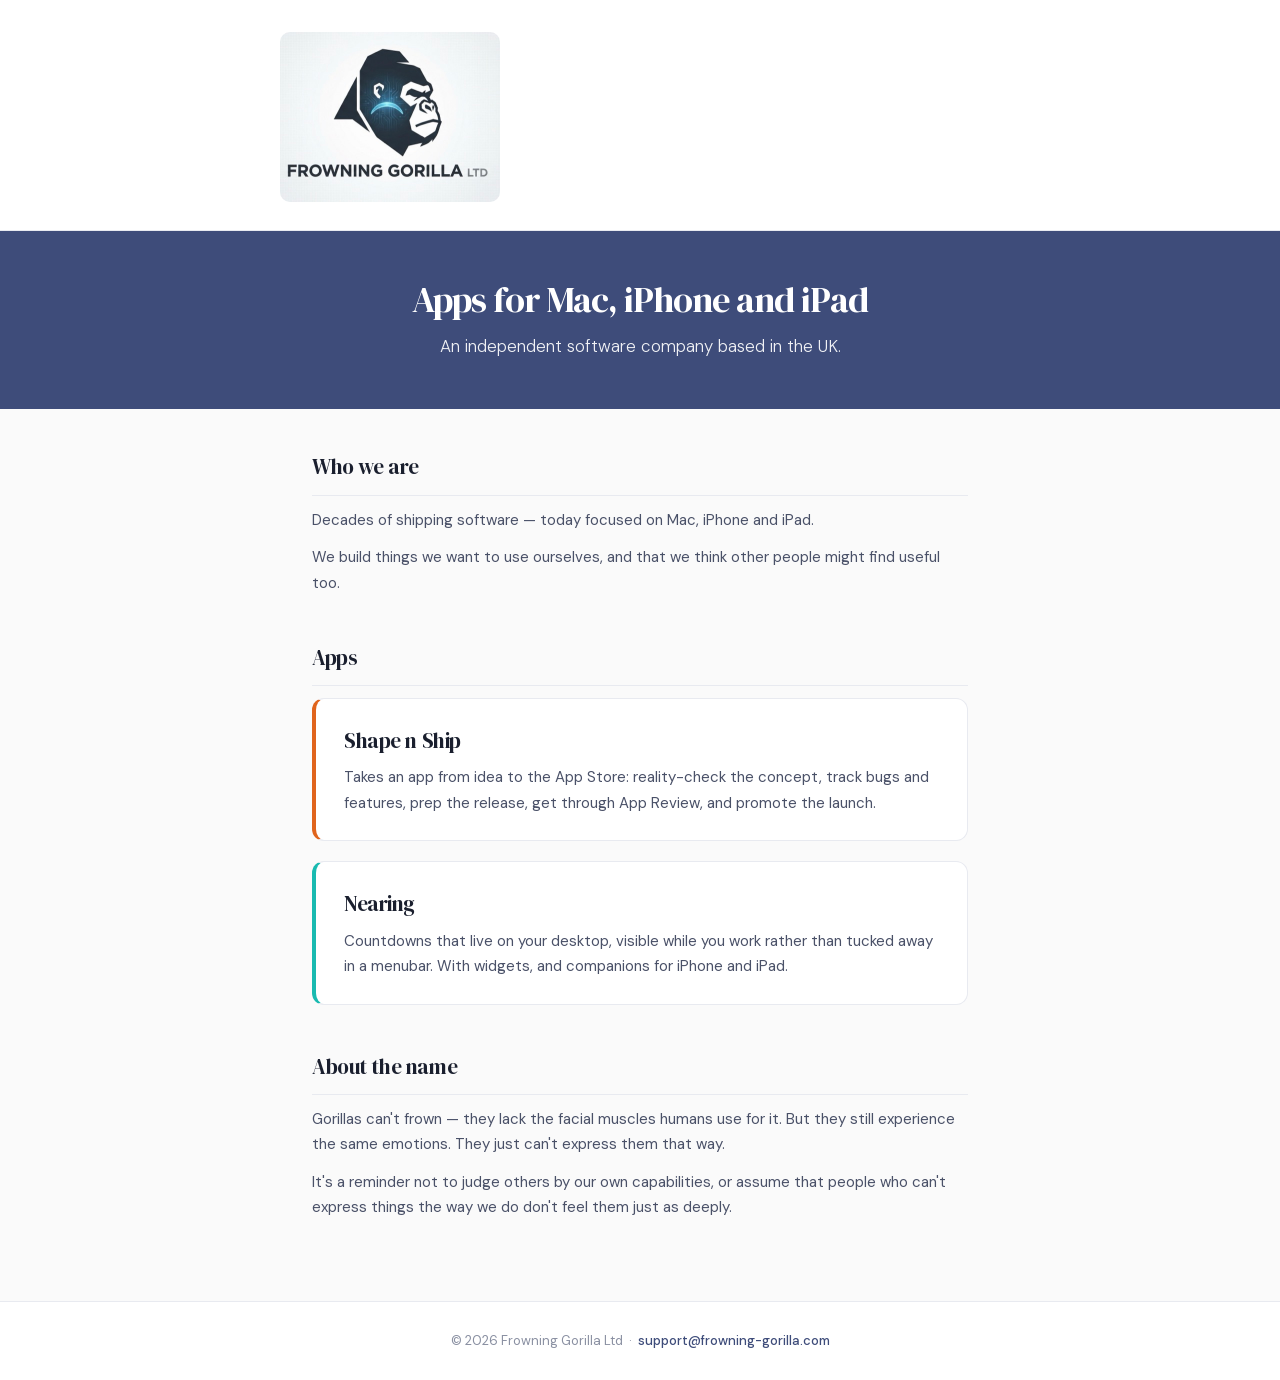
==== index.html @ 38f7a23d "Rebuild index.html as the company front Phase 1, final commit. The homepage was entirely Eve Countdo" ====
<!DOCTYPE html>
<html lang="en-GB">
<head>
  <meta charset="UTF-8">
  <meta name="viewport" content="width=device-width, initial-scale=1.0">
  <title>Frowning Gorilla Ltd — apps for Mac, iPhone and iPad</title>
  <meta name="description" content="Frowning Gorilla Ltd is an independent software company based in the UK, making apps for Mac, iPhone and iPad.">
  <link rel="stylesheet" href="styles.css">
  <style>
    /* Homepage-only. The app cards and the logo lockup exist nowhere else;
       everything else comes from styles.css. */

    .wordmark img {
      display: block;
      width: 220px;
      height: auto;
      /* The logo is a JPEG with a light-grey background baked in (#e7eaec) and
         no transparency. That's near-identical to --rule, so it's framed as a
         deliberate tile rather than left to read as a stray grey box. Replace
         this rule if a transparent logo ever lands. */
      border-radius: 10px;
    }

    .apps {
      display: grid;
      gap: 1.25rem;
      margin-top: 0.5rem;
    }

    .app-card {
      background: var(--white);
      border: 1px solid var(--rule);
      border-left: 4px solid var(--accent);
      border-radius: 12px;
      padding: 1.5rem 1.75rem;
    }

    .app-card h4 {
      font-family: 'DM Serif Display', Georgia, serif;
      font-size: 1.3125rem;
      font-weight: 400;
      letter-spacing: -0.02em;
      margin: 0 0 0.4rem;
    }

    .app-card p { margin-bottom: 0; }

    @media (max-width: 600px) {
      .wordmark img { width: 170px; }
      .app-card { padding: 1.25rem 1.25rem; }
    }
  </style>
</head>
<body>

<header>
  <div class="header-inner">
    <h1 class="wordmark"><img src="frowning-gorilla-logo.jpg" alt="Frowning Gorilla Ltd"></h1>
  </div>
</header>

<div class="hero">
  <h2>Apps for Mac, iPhone and iPad</h2>
  <p>An independent software company based in the UK.</p>
</div>

<main>

  <section>
    <h3>Who we are</h3>
    <p>Decades of shipping software — today focused on Mac, iPhone and iPad.</p>
    <p>We build things we want to use ourselves, and that we think other people might find useful too.</p>
  </section>

  <section>
    <h3>Apps</h3>

    <!--
      APP STATUS — neither app is on the App Store yet. Availability is expressed
      ONLY by a store badge, never in prose, so publishing is a one-line change.

      When a store link exists, add the badge in the slot marked below and
      nowhere else. If you find yourself editing sentences to announce that an
      app is available, stop — avoiding that is the whole point of this shape.

      Status also appears on: shape-n-ship.html, nearing.html (once they exist).
    -->

    <div class="apps">

      <article class="app-card theme-shape-n-ship">
        <h4>Shape n Ship</h4>
        <p>Takes an app from idea to the App Store: reality-check the concept, track bugs and features, prep the release, get through App Review, and promote the launch.</p>
        <!-- STORE BADGE SLOT — add here when a link exists. Nothing else changes. -->
      </article>

      <article class="app-card theme-nearing">
        <h4>Nearing</h4>
        <p>Countdowns that live on your desktop, visible while you work rather than tucked away in a menubar. With widgets, and companions for iPhone and iPad.</p>
        <!-- STORE BADGE SLOT — add here when a link exists. Nothing else changes. -->
      </article>

    </div>
  </section>

  <section>
    <h3>About the name</h3>
    <p>Gorillas can't frown — they lack the facial muscles humans use for it. But they still experience the same emotions. They just can't express them that way.</p>
    <p>It's a reminder not to judge others by our own capabilities, or assume that people who can't express things the way we do don't feel them just as deeply.</p>
  </section>

</main>

<footer>
  <p>© 2026 Frowning Gorilla Ltd &nbsp;·&nbsp; <a id="contact-email" href="#">email us</a></p>
</footer>

<script>
  // Keeps the address out of the page source. Same pattern as the other pages.
  (function () {
    var user = 'support';
    var domain = 'frowning-gorilla.com';
    var link = document.getElementById('contact-email');
    if (link) {
      link.href = 'mailto:' + user + '@' + domain;
      link.textContent = user + '@' + domain;
    }
  })();
</script>

</body>
</html>
---- styles.css ----
/* ===========================================================================
   Frowning Gorilla — shared stylesheet

   Adopt with a single <link> in <head>. Pages may keep a small local <style>
   block only for rules that are genuinely unique to that page.

   Fonts are self-hosted (see fonts/README.md). Never add a fonts.googleapis.com
   link — no external dependencies, per CLAUDE.md.

   Per-app accent: put a theme class on <body>.
     <body class="theme-shape-n-ship">   orange
     <body class="theme-nearing">        teal
     (no class)                          company indigo — non-app pages

   Component rules (contact form, FAQ disclosure) are deliberately not here yet;
   they get added by the phase that first needs them, so each commit stays
   reviewable.
   =========================================================================== */

/* ── Fonts ─────────────────────────────────────────────────────────────────
   DM Sans is a variable font: one file covers the whole 300–600 range, so the
   weight range is declared rather than a face per weight. DM Serif Display is
   static 400 — there is no bold serif; don't ask for one, it would faux-bold.

   No italic face is shipped. <em> renders as a synthesised oblique, which is
   what the site has always done. Adding a real italic would change how existing
   pages render, including the frozen Eve Countdown pages.                    */

@font-face {
  font-family: 'DM Sans';
  font-style: normal;
  font-weight: 300 600;
  font-display: swap;
  src: url('fonts/dm-sans-latin.woff2') format('woff2');
  unicode-range: U+0000-00FF, U+0131, U+0152-0153, U+02BB-02BC, U+02C6, U+02DA, U+02DC, U+0304, U+0308, U+0329, U+2000-206F, U+20AC, U+2122, U+2191, U+2193, U+2212, U+2215, U+FEFF, U+FFFD;
}

@font-face {
  font-family: 'DM Sans';
  font-style: normal;
  font-weight: 300 600;
  font-display: swap;
  src: url('fonts/dm-sans-latin-ext.woff2') format('woff2');
  unicode-range: U+0100-02BA, U+02BD-02C5, U+02C7-02CC, U+02CE-02D7, U+02DD-02FF, U+0304, U+0308, U+0329, U+1D00-1DBF, U+1E00-1E9F, U+1EF2-1EFF, U+2020, U+20A0-20AB, U+20AD-20C0, U+2113, U+2C60-2C7F, U+A720-A7FF;
}

@font-face {
  font-family: 'DM Serif Display';
  font-style: normal;
  font-weight: 400;
  font-display: swap;
  src: url('fonts/dm-serif-display-latin.woff2') format('woff2');
  unicode-range: U+0000-00FF, U+0131, U+0152-0153, U+02BB-02BC, U+02C6, U+02DA, U+02DC, U+0304, U+0308, U+0329, U+2000-206F, U+20AC, U+2122, U+2191, U+2193, U+2212, U+2215, U+FEFF, U+FFFD;
}

@font-face {
  font-family: 'DM Serif Display';
  font-style: normal;
  font-weight: 400;
  font-display: swap;
  src: url('fonts/dm-serif-display-latin-ext.woff2') format('woff2');
  unicode-range: U+0100-02BA, U+02BD-02C5, U+02C7-02CC, U+02CE-02D7, U+02DD-02FF, U+0304, U+0308, U+0329, U+1D00-1DBF, U+1E00-1E9F, U+1EF2-1EFF, U+2020, U+20A0-20AB, U+20AD-20C0, U+2113, U+2C60-2C7F, U+A720-A7FF;
}

/* ── Palette ───────────────────────────────────────────────────────────────
   Every accent comes as a pair, and the distinction is load-bearing:

     --accent       brand colour. Fills, bullets, icon tiles. NOT text.
     --accent-deep  anything a person has to read: links, and any band with
                    white text on it.

   The brand accents fail WCAG AA as text on --bg (teal #19BAB0 is 2.31:1,
   orange #E0641C is 3.35:1). The deep variants clear it (both 5.36:1). Using
   --accent for text is a bug, not a style choice.                            */

:root {
  /* Company accent — non-app pages. Passes as text on --bg (7.99:1) and with
     white on it (8.33:1), so it needs no separate deep variant. */
  --accent:       #3E4C7A;
  --accent-deep:  #3E4C7A;
  --accent-light: #eef0f7;
  --accent-mid:   #c7cde3;

  --ink:          #1a1f2e;
  --ink-mid:      #4a5168;
  --ink-soft:     #8a90a2;
  --rule:         #e8eaf0;
  --bg:           #fafafa;
  --white:        #ffffff;
}

.theme-nearing {
  --accent:       #19BAB0;
  --accent-deep:  #0E7470;  /* 5.36:1 on --bg; white on it 5.60:1 */
  --accent-light: #e8f9f8;
  --accent-mid:   #b2e8e6;
}

.theme-shape-n-ship {
  --accent:       #E0641C;
  --accent-deep:  #B0470F;  /* 5.36:1 on --bg; white on it 5.59:1 */
  --accent-light: #fdf1e9;
  --accent-mid:   #f5cdaf;
}

/* ── Base ── */
*, *::before, *::after { box-sizing: border-box; margin: 0; padding: 0; }

html { font-size: 16px; }

body {
  font-family: 'DM Sans', system-ui, sans-serif;
  background: var(--bg);
  color: var(--ink);
  line-height: 1.7;
  -webkit-font-smoothing: antialiased;
}

/* ── Header ── */
header {
  background: var(--white);
  border-bottom: 1px solid var(--rule);
  padding: 0 2rem;
}

.header-inner {
  max-width: 720px;
  margin: 0 auto;
  padding: 2rem 0 1.75rem;
  display: flex;
  align-items: center;
  gap: 1rem;
}

.app-icon {
  width: 48px;
  height: 48px;
  background: var(--accent);
  border-radius: 12px;
  display: flex;
  align-items: center;
  justify-content: center;
  flex-shrink: 0;
}

.app-icon svg { width: 28px; height: 28px; }

.header-text h1 {
  font-family: 'DM Serif Display', Georgia, serif;
  font-size: 1.5rem;
  font-weight: 400;
  color: var(--ink);
  letter-spacing: -0.02em;
  line-height: 1.2;
}

.header-text p {
  font-size: 0.8125rem;
  color: var(--ink-soft);
  margin-top: 0.2rem;
  font-weight: 400;
}

/* ── Hero band ──────────────────────────────────────────────────────────────
   Uses --accent-deep, not --accent. White on the brand teal is 2.42:1 and fails
   outright; on --accent-deep it is 5.60:1. The subtitle is 0.92 white because
   at the old 0.82 it lands at 4.33:1 — still short of AA.                    */
.hero {
  background: var(--accent-deep);
  padding: 3rem 2rem;
  text-align: center;
}

.hero h2 {
  font-family: 'DM Serif Display', Georgia, serif;
  font-size: 2.25rem;
  font-weight: 400;
  color: var(--white);
  letter-spacing: -0.03em;
  line-height: 1.15;
}

.hero p {
  color: rgba(255, 255, 255, 0.92);
  font-size: 1.0625rem;
  margin-top: 0.75rem;
  font-weight: 300;
}

/* ── Callout card ── */
.callout {
  max-width: 720px;
  margin: 2.5rem auto 0;
  padding: 0 2rem;
}

.callout-card {
  background: var(--accent-light);
  border: 1.5px solid var(--accent-mid);
  border-radius: 14px;
  padding: 1.5rem 1.75rem;
  display: flex;
  gap: 1rem;
  align-items: flex-start;
}

.callout-card .icon {
  font-size: 1.5rem;
  flex-shrink: 0;
  margin-top: 0.1rem;
}

.callout-card p {
  font-size: 1rem;
  color: var(--ink);
  font-weight: 500;
  line-height: 1.5;
}

.callout-card p span {
  font-weight: 300;
  color: var(--ink-mid);
  display: block;
  margin-top: 0.25rem;
  font-size: 0.9375rem;
}

/* ── Main content ── */
main {
  max-width: 720px;
  margin: 0 auto;
  padding: 2.5rem 2rem 5rem;
}

section { margin-bottom: 2.75rem; }
section:last-child { margin-bottom: 0; }

h3 {
  font-family: 'DM Serif Display', Georgia, serif;
  font-size: 1.3125rem;
  font-weight: 400;
  color: var(--ink);
  letter-spacing: -0.02em;
  margin-bottom: 0.75rem;
  padding-bottom: 0.6rem;
  border-bottom: 1px solid var(--rule);
}

h4 {
  font-family: 'DM Sans', system-ui, sans-serif;
  font-size: 1rem;
  font-weight: 600;
  color: var(--ink);
  margin: 1.25rem 0 0.5rem;
}

p {
  font-size: 0.9375rem;
  color: var(--ink-mid);
  margin-bottom: 0.75rem;
  font-weight: 400;
}

p:last-child { margin-bottom: 0; }

strong { color: var(--ink); font-weight: 600; }

ul {
  list-style: none;
  margin: 0.5rem 0 0.75rem;
  padding: 0;
}

ul li {
  font-size: 0.9375rem;
  color: var(--ink-mid);
  padding: 0.35rem 0 0.35rem 1.5rem;
  position: relative;
}

ul li::before {
  content: '';
  position: absolute;
  left: 0;
  top: 0.7rem;
  width: 6px;
  height: 6px;
  border-radius: 50%;
  background: var(--accent);
}

a {
  color: var(--accent-deep);
  text-decoration: none;
  font-weight: 500;
}

a:hover { text-decoration: underline; }

/* Keyboard focus must stay visible — don't remove without a replacement. */
a:focus-visible,
summary:focus-visible,
button:focus-visible {
  outline: 2px solid var(--accent-deep);
  outline-offset: 2px;
  border-radius: 2px;
}

.rule { border: none; border-top: 1px solid var(--rule); margin: 2.5rem 0; }

/* ── Footer ── */
footer {
  background: var(--white);
  border-top: 1px solid var(--rule);
  padding: 1.75rem 2rem;
  text-align: center;
}

footer p {
  font-size: 0.8125rem;
  color: var(--ink-soft);
  margin: 0;
}

footer a { font-size: 0.8125rem; }

/* ── Responsive ── */
@media (max-width: 600px) {
  .hero h2 { font-size: 1.75rem; }
  .callout-card { flex-direction: column; gap: 0.5rem; }
}
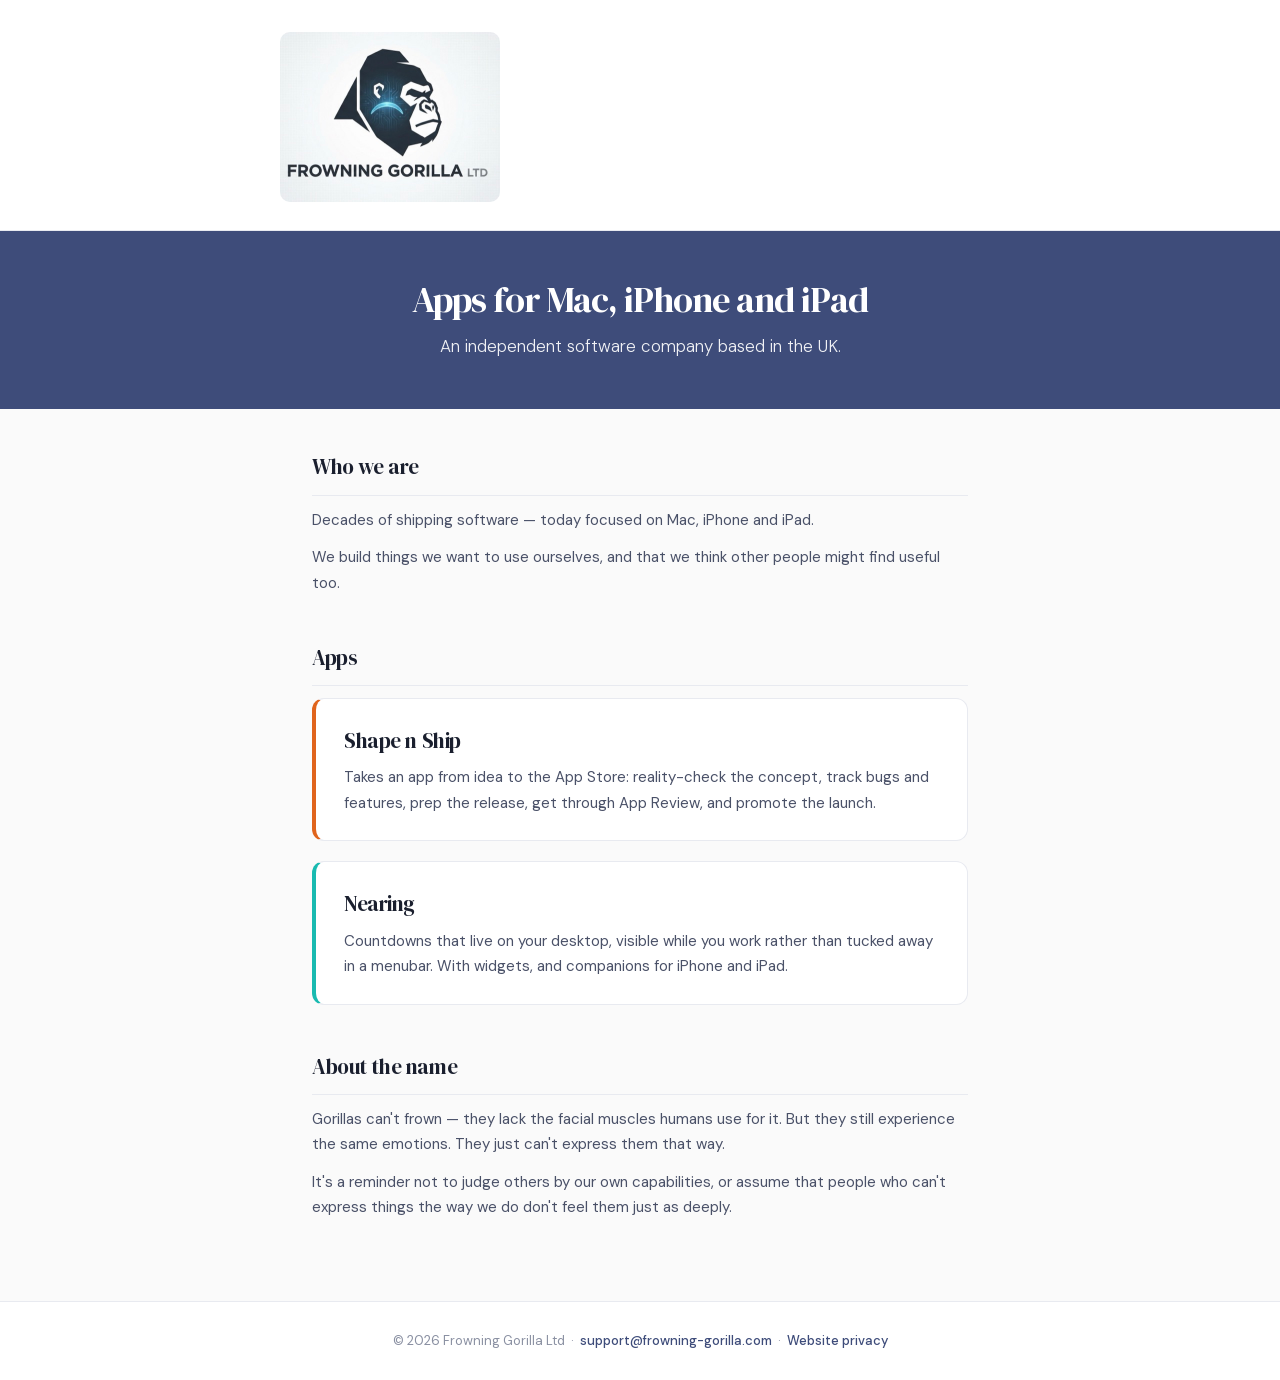
==== commit a00e83e4: "Add site-privacy.html and link it from the homepage A site-level privacy note, separate from the per" ====
--- a/index.html
+++ b/index.html
@@ -112,7 +112,7 @@
 </main>
 
 <footer>
-  <p>© 2026 Frowning Gorilla Ltd &nbsp;·&nbsp; <a id="contact-email" href="#">email us</a></p>
+  <p>© 2026 Frowning Gorilla Ltd &nbsp;·&nbsp; <a id="contact-email" href="#">email us</a> &nbsp;·&nbsp; <a href="site-privacy.html">Website privacy</a></p>
 </footer>
 
 <script>
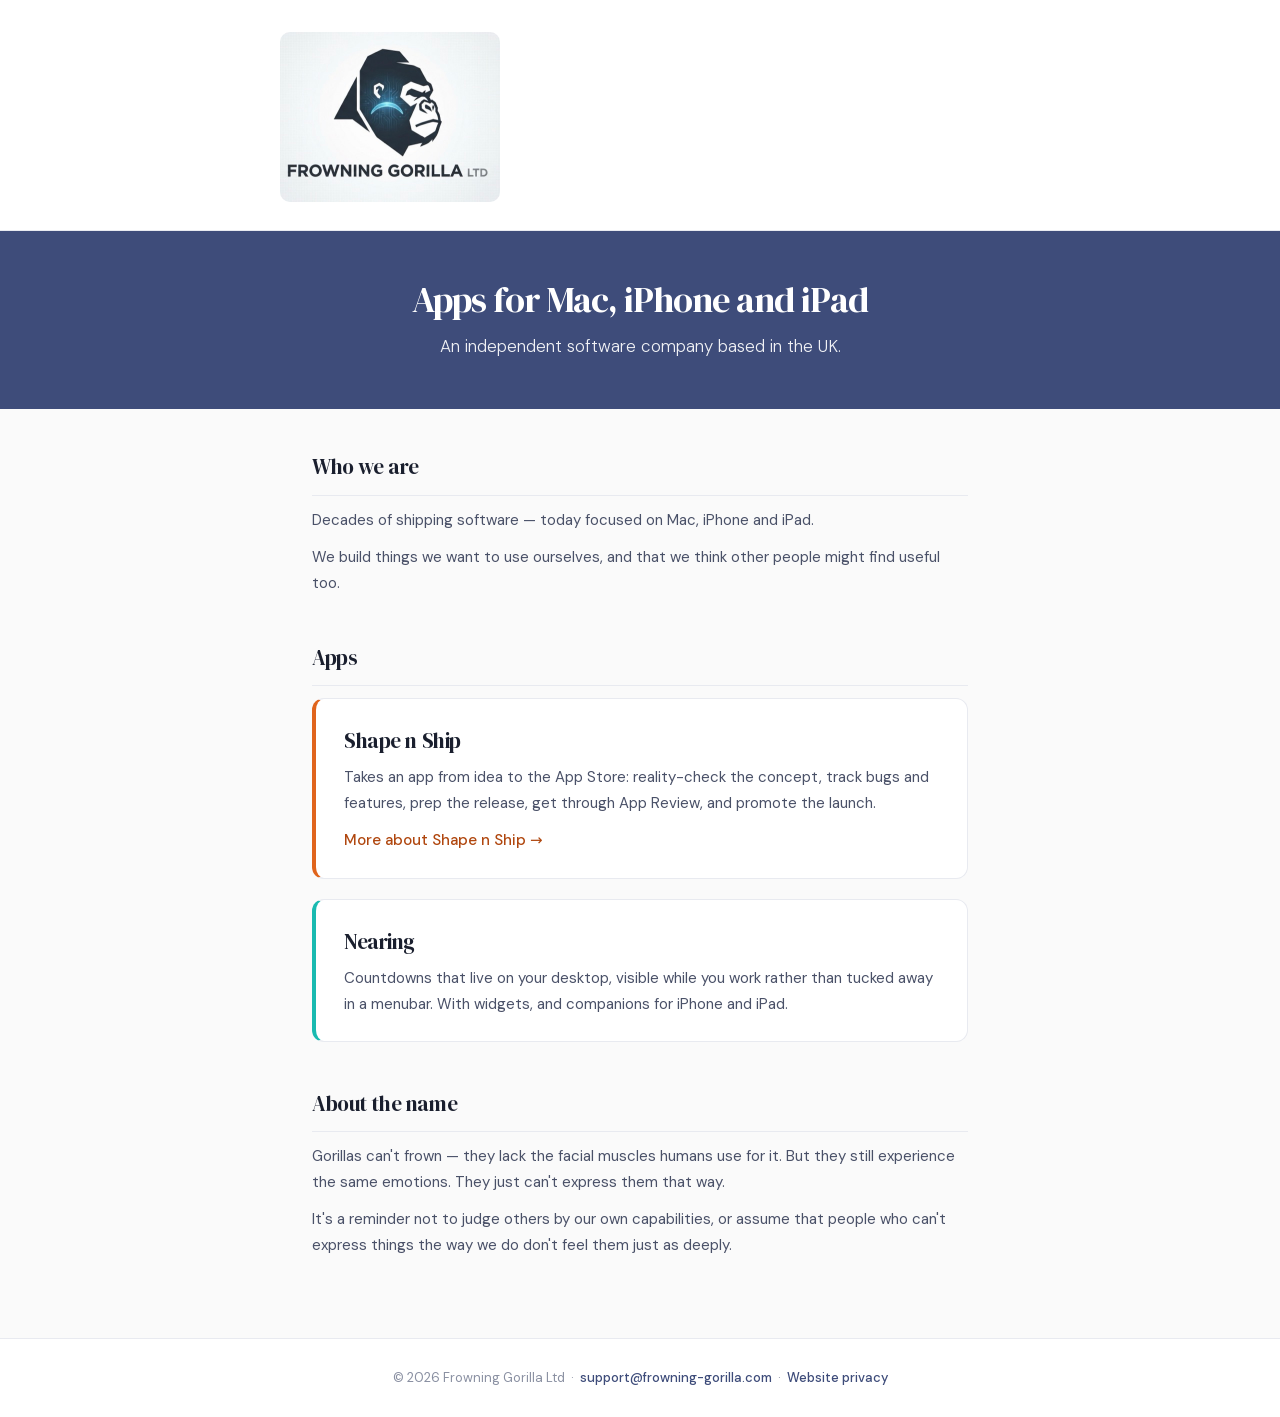
==== commit 9e1259fa: "Add shape-n-ship.html, the landing page Phase 2 complete. Hero, honest-hook strip, the four lifecycl" ====
--- a/index.html
+++ b/index.html
@@ -45,13 +45,17 @@
 
     .app-card p { margin-bottom: 0; }
 
+    /* Cards link to an app's page only once that page exists. Nearing has none
+       yet, so its card has no link — that's deliberate, not an oversight. */
+    .app-card .card-link { margin-top: 0.75rem; }
+
     @media (max-width: 600px) {
       .wordmark img { width: 170px; }
       .app-card { padding: 1.25rem 1.25rem; }
     }
   </style>
 </head>
-<body>
+<body class="fg">
 
 <header>
   <div class="header-inner">
@@ -91,6 +95,7 @@
       <article class="app-card theme-shape-n-ship">
         <h4>Shape n Ship</h4>
         <p>Takes an app from idea to the App Store: reality-check the concept, track bugs and features, prep the release, get through App Review, and promote the launch.</p>
+        <p class="card-link"><a href="shape-n-ship.html">More about Shape n Ship →</a></p>
         <!-- STORE BADGE SLOT — add here when a link exists. Nothing else changes. -->
       </article>
 
--- a/styles.css
+++ b/styles.css
@@ -1,16 +1,26 @@
 /* ===========================================================================
    Frowning Gorilla — shared stylesheet
 
-   Adopt with a single <link> in <head>. Pages may keep a small local <style>
-   block only for rules that are genuinely unique to that page.
+   To adopt: <link rel="stylesheet" href="styles.css"> AND class="fg" on <body>.
+   A page may keep a small local <style> block only for rules genuinely unique
+   to it.
+
+   WHY THE CLASS: everything below the @font-face block is scoped to .fg, so
+   this file cannot reach a page that still carries its own inline CSS. Those
+   pages link it for the self-hosted fonts alone and must NOT add the class.
+
+   That scope is load-bearing, not tidiness. Unscoped, `strong { font-weight:
+   600 }` reached the frozen Eve pages — which define no strong rule of their
+   own — dropping 12 elements from 700 to 600 and reflowing support.html 148px
+   taller. The scope is what keeps the freeze intact as this file grows.
 
    Fonts are self-hosted (see fonts/README.md). Never add a fonts.googleapis.com
    link — no external dependencies, per CLAUDE.md.
 
-   Per-app accent: put a theme class on <body>.
-     <body class="theme-shape-n-ship">   orange
-     <body class="theme-nearing">        teal
-     (no class)                          company indigo — non-app pages
+   Per-app accent: add a theme class alongside .fg, or on any element within it.
+     <body class="fg theme-shape-n-ship">   orange
+     <body class="fg theme-nearing">        teal
+     <body class="fg">                      company indigo — non-app pages
 
    Component rules (contact form, FAQ disclosure) are deliberately not here yet;
    they get added by the phase that first needs them, so each commit stays
@@ -18,6 +28,9 @@
    =========================================================================== */
 
 /* ── Fonts ─────────────────────────────────────────────────────────────────
+   Unscoped on purpose: every page needs the faces, including the pages that
+   opt out of the design system below.
+
    DM Sans is a variable font: one file covers the whole 300–600 range, so the
    weight range is declared rather than a face per weight. DM Serif Display is
    static 400 — there is no bold serif; don't ask for one, it would faux-bold.
@@ -62,6 +75,10 @@
   unicode-range: U+0100-02BA, U+02BD-02C5, U+02C7-02CC, U+02CE-02D7, U+02DD-02FF, U+0304, U+0308, U+0329, U+1D00-1DBF, U+1E00-1E9F, U+1EF2-1EFF, U+2020, U+20A0-20AB, U+20AD-20C0, U+2113, U+2C60-2C7F, U+A720-A7FF;
 }
 
+/* ===========================================================================
+   Everything below is scoped to .fg. None of it applies without the class.
+   =========================================================================== */
+
 /* ── Palette ───────────────────────────────────────────────────────────────
    Every accent comes as a pair, and the distinction is load-bearing:
 
@@ -71,9 +88,13 @@
 
    The brand accents fail WCAG AA as text on --bg (teal #19BAB0 is 2.31:1,
    orange #E0641C is 3.35:1). The deep variants clear it (both 5.36:1). Using
-   --accent for text is a bug, not a style choice.                            */
-
-:root {
+   --accent for text is a bug, not a style choice.
+
+   The theme classes below carry custom properties only. They are left unscoped
+   because nothing outside .fg consumes these variables, so they cannot have a
+   visual effect on a page that has not opted in.                             */
+
+.fg {
   /* Company accent — non-app pages. Passes as text on --bg (7.99:1) and with
      white on it (8.33:1), so it needs no separate deep variant. */
   --accent:       #3E4C7A;
@@ -104,12 +125,14 @@
 }
 
 /* ── Base ── */
-*, *::before, *::after { box-sizing: border-box; margin: 0; padding: 0; }
-
-html { font-size: 16px; }
-
-body {
+.fg,
+.fg *,
+.fg *::before,
+.fg *::after { box-sizing: border-box; margin: 0; padding: 0; }
+
+body.fg {
   font-family: 'DM Sans', system-ui, sans-serif;
+  font-size: 16px;
   background: var(--bg);
   color: var(--ink);
   line-height: 1.7;
@@ -117,13 +140,13 @@
 }
 
 /* ── Header ── */
-header {
+.fg header {
   background: var(--white);
   border-bottom: 1px solid var(--rule);
   padding: 0 2rem;
 }
 
-.header-inner {
+.fg .header-inner {
   max-width: 720px;
   margin: 0 auto;
   padding: 2rem 0 1.75rem;
@@ -132,7 +155,7 @@
   gap: 1rem;
 }
 
-.app-icon {
+.fg .app-icon {
   width: 48px;
   height: 48px;
   background: var(--accent);
@@ -143,9 +166,13 @@
   flex-shrink: 0;
 }
 
-.app-icon svg { width: 28px; height: 28px; }
-
-.header-text h1 {
+.fg .app-icon svg { width: 28px; height: 28px; }
+
+/* On most pages the app name in the header is the page's h1. On a landing page
+   the hero headline is the real h1, so the name uses .brand instead — same
+   treatment, no second h1. */
+.fg .header-text h1,
+.fg .header-text .brand {
   font-family: 'DM Serif Display', Georgia, serif;
   font-size: 1.5rem;
   font-weight: 400;
@@ -154,7 +181,7 @@
   line-height: 1.2;
 }
 
-.header-text p {
+.fg .header-text p {
   font-size: 0.8125rem;
   color: var(--ink-soft);
   margin-top: 0.2rem;
@@ -162,16 +189,17 @@
 }
 
 /* ── Hero band ──────────────────────────────────────────────────────────────
-   Uses --accent-deep, not --accent. White on the brand teal is 2.42:1 and fails
-   outright; on --accent-deep it is 5.60:1. The subtitle is 0.92 white because
-   at the old 0.82 it lands at 4.33:1 — still short of AA.                    */
-.hero {
+   Uses --accent-deep, not --accent. White on the brand teal is 2.42:1 and
+   fails outright; on --accent-deep it is 5.60:1. The subtitle is 0.92 white
+   because at the old 0.82 it lands at 4.33:1 — still short of AA.           */
+.fg .hero {
   background: var(--accent-deep);
   padding: 3rem 2rem;
   text-align: center;
 }
 
-.hero h2 {
+.fg .hero h1,
+.fg .hero h2 {
   font-family: 'DM Serif Display', Georgia, serif;
   font-size: 2.25rem;
   font-weight: 400;
@@ -180,7 +208,7 @@
   line-height: 1.15;
 }
 
-.hero p {
+.fg .hero p {
   color: rgba(255, 255, 255, 0.92);
   font-size: 1.0625rem;
   margin-top: 0.75rem;
@@ -188,13 +216,13 @@
 }
 
 /* ── Callout card ── */
-.callout {
+.fg .callout {
   max-width: 720px;
   margin: 2.5rem auto 0;
   padding: 0 2rem;
 }
 
-.callout-card {
+.fg .callout-card {
   background: var(--accent-light);
   border: 1.5px solid var(--accent-mid);
   border-radius: 14px;
@@ -204,20 +232,20 @@
   align-items: flex-start;
 }
 
-.callout-card .icon {
+.fg .callout-card .icon {
   font-size: 1.5rem;
   flex-shrink: 0;
   margin-top: 0.1rem;
 }
 
-.callout-card p {
+.fg .callout-card p {
   font-size: 1rem;
   color: var(--ink);
   font-weight: 500;
   line-height: 1.5;
 }
 
-.callout-card p span {
+.fg .callout-card p span {
   font-weight: 300;
   color: var(--ink-mid);
   display: block;
@@ -226,16 +254,23 @@
 }
 
 /* ── Main content ── */
-main {
+.fg main {
   max-width: 720px;
   margin: 0 auto;
   padding: 2.5rem 2rem 5rem;
 }
 
-section { margin-bottom: 2.75rem; }
-section:last-child { margin-bottom: 0; }
-
-h3 {
+.fg section { margin-bottom: 2.75rem; }
+.fg section:last-child { margin-bottom: 0; }
+
+/* Lead-in paragraphs above the first rule on the legal pages. */
+.fg .intro p { margin-bottom: 0.85rem; }
+
+/* Section heading. It's h3 on pages whose h1 is the app name in the header and
+   whose hero is an h2. On a landing page the hero takes the h1, so its sections
+   are h2 — same treatment, no skipped level. */
+.fg main h2,
+.fg h3 {
   font-family: 'DM Serif Display', Georgia, serif;
   font-size: 1.3125rem;
   font-weight: 400;
@@ -246,7 +281,7 @@
   border-bottom: 1px solid var(--rule);
 }
 
-h4 {
+.fg h4 {
   font-family: 'DM Sans', system-ui, sans-serif;
   font-size: 1rem;
   font-weight: 600;
@@ -254,31 +289,31 @@
   margin: 1.25rem 0 0.5rem;
 }
 
-p {
+.fg p {
   font-size: 0.9375rem;
   color: var(--ink-mid);
   margin-bottom: 0.75rem;
   font-weight: 400;
 }
 
-p:last-child { margin-bottom: 0; }
-
-strong { color: var(--ink); font-weight: 600; }
-
-ul {
+.fg p:last-child { margin-bottom: 0; }
+
+.fg strong { color: var(--ink); font-weight: 600; }
+
+.fg ul {
   list-style: none;
   margin: 0.5rem 0 0.75rem;
   padding: 0;
 }
 
-ul li {
+.fg ul li {
   font-size: 0.9375rem;
   color: var(--ink-mid);
   padding: 0.35rem 0 0.35rem 1.5rem;
   position: relative;
 }
 
-ul li::before {
+.fg ul li::before {
   content: '';
   position: absolute;
   left: 0;
@@ -289,43 +324,112 @@
   background: var(--accent);
 }
 
-a {
+.fg a {
   color: var(--accent-deep);
   text-decoration: none;
   font-weight: 500;
 }
 
-a:hover { text-decoration: underline; }
+.fg a:hover { text-decoration: underline; }
 
 /* Keyboard focus must stay visible — don't remove without a replacement. */
-a:focus-visible,
-summary:focus-visible,
-button:focus-visible {
+.fg a:focus-visible,
+.fg summary:focus-visible,
+.fg button:focus-visible {
   outline: 2px solid var(--accent-deep);
   outline-offset: 2px;
   border-radius: 2px;
 }
 
-.rule { border: none; border-top: 1px solid var(--rule); margin: 2.5rem 0; }
+/* ── FAQ disclosure ─────────────────────────────────────────────────────────
+   Ported from nearing-support.html, which still carries its own inline copy
+   because it hasn't migrated. The marker uses --accent (decorative, not text),
+   so the brand colour is fine here.                                          */
+.fg details {
+  border: 1px solid var(--rule);
+  border-radius: 12px;
+  background: var(--white);
+  margin-bottom: 0.75rem;
+  overflow: hidden;
+}
+
+.fg details summary {
+  cursor: pointer;
+  padding: 1rem 1.25rem;
+  font-size: 0.9375rem;
+  font-weight: 600;
+  color: var(--ink);
+  list-style: none;
+  position: relative;
+  padding-right: 2.5rem;
+}
+
+.fg details summary::-webkit-details-marker { display: none; }
+
+.fg details summary::after {
+  content: '+';
+  position: absolute;
+  right: 1.25rem;
+  top: 50%;
+  transform: translateY(-50%);
+  color: var(--accent);
+  font-size: 1.25rem;
+  font-weight: 400;
+}
+
+.fg details[open] summary::after { content: '–'; }
+
+.fg details .answer { padding: 0 1.25rem 1.1rem; }
+
+.fg details img {
+  max-width: 100%;
+  border-radius: 10px;
+  border: 1px solid var(--rule);
+  margin: 0.5rem 0;
+  display: block;
+}
+
+.fg details .caption {
+  font-size: 0.8125rem;
+  color: var(--ink-soft);
+  font-style: italic;
+  margin-bottom: 0.75rem;
+}
+
+/* ── Contact card ── */
+.fg .contact-card {
+  background: var(--accent-light);
+  border: 1.5px solid var(--accent-mid);
+  border-radius: 14px;
+  padding: 1.5rem 1.75rem;
+}
+
+.fg .contact-card p {
+  font-size: 0.9375rem;
+  color: var(--ink);
+}
+
+.fg .rule { border: none; border-top: 1px solid var(--rule); margin: 2.5rem 0; }
 
 /* ── Footer ── */
-footer {
+.fg footer {
   background: var(--white);
   border-top: 1px solid var(--rule);
   padding: 1.75rem 2rem;
   text-align: center;
 }
 
-footer p {
+.fg footer p {
   font-size: 0.8125rem;
   color: var(--ink-soft);
   margin: 0;
 }
 
-footer a { font-size: 0.8125rem; }
+.fg footer a { font-size: 0.8125rem; }
 
 /* ── Responsive ── */
 @media (max-width: 600px) {
-  .hero h2 { font-size: 1.75rem; }
-  .callout-card { flex-direction: column; gap: 0.5rem; }
-}
+  .fg .hero h1,
+  .fg .hero h2 { font-size: 1.75rem; }
+  .fg .callout-card { flex-direction: column; gap: 0.5rem; }
+}
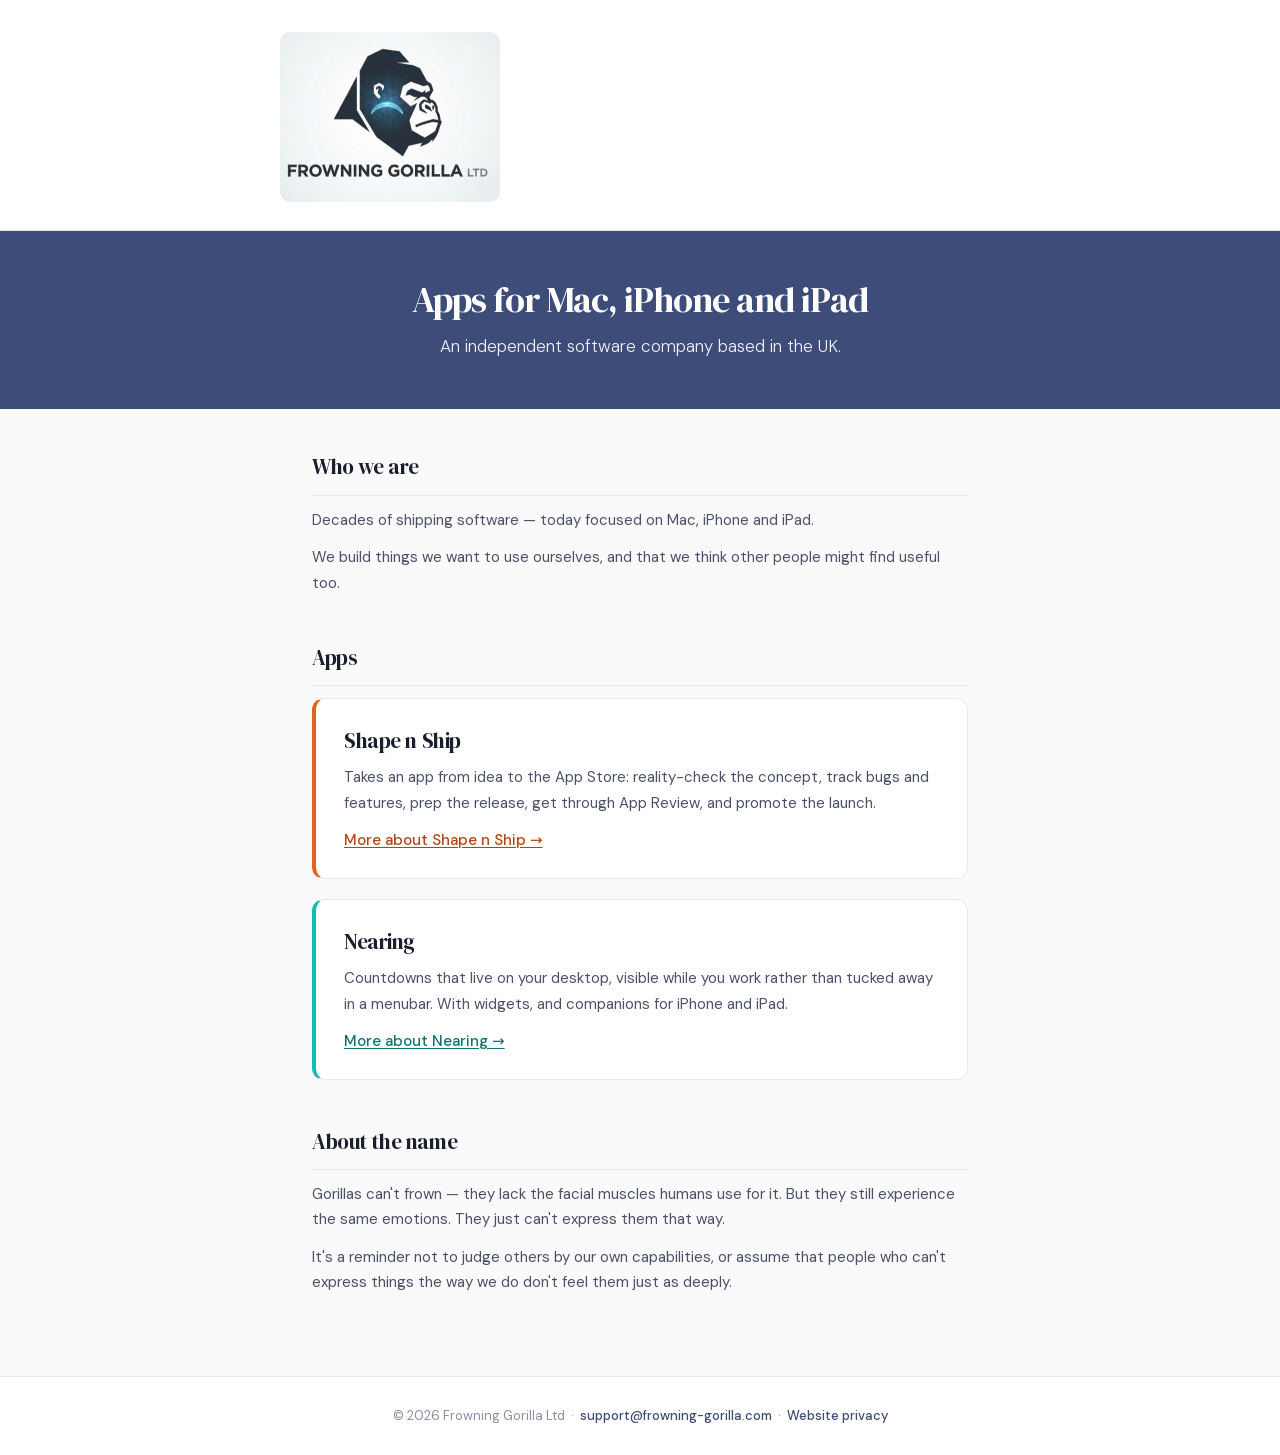
==== commit 62bcae88: "Add nearing.html; fix a hero-status rule that never applied Phase 3 complete. The landing page leads" ====
--- a/index.html
+++ b/index.html
@@ -102,6 +102,7 @@
       <article class="app-card theme-nearing">
         <h4>Nearing</h4>
         <p>Countdowns that live on your desktop, visible while you work rather than tucked away in a menubar. With widgets, and companions for iPhone and iPad.</p>
+        <p class="card-link"><a href="nearing.html">More about Nearing →</a></p>
         <!-- STORE BADGE SLOT — add here when a link exists. Nothing else changes. -->
       </article>
 
--- a/styles.css
+++ b/styles.css
@@ -215,6 +215,19 @@
   font-weight: 300;
 }
 
+/* Pre-launch status line, directly under a badge slot. Inherits the hero
+   paragraph colour — don't fade it further. Deleted in the same commit that
+   adds the badge; see CLAUDE.md.
+
+   Must out-specify `.fg .hero p` (0,2,1), so this is `.fg .hero p.hero-status`
+   (0,3,1) rather than the obvious `.fg .hero-status` (0,2,0) — which loses, and
+   silently does nothing at all. */
+.fg .hero p.hero-status {
+  font-size: 0.9375rem;
+  font-weight: 500;
+  margin-top: 1.5rem;
+}
+
 /* ── Callout card ── */
 .fg .callout {
   max-width: 720px;
@@ -324,13 +337,34 @@
   background: var(--accent);
 }
 
+/* ── Links ──────────────────────────────────────────────────────────────────
+   Underlined at rest. This is an accessibility requirement, not a style
+   preference — DO NOT remove them as a design cleanup.
+
+   WCAG 1.4.1: a link identified by colour alone must contrast at least 3:1 with
+   the text around it. Ours don't come close — measured against body copy, the
+   company indigo is 1.06:1 and the teal and orange are 1.41:1. Strip the colour
+   and the link disappears into the sentence. (All three still clear 4.5:1
+   against the background; that's a different question.)
+
+   Footer and nav link lists are exempt: a link that is the whole line is
+   identifiable by position, so the criterion doesn't apply.                   */
 .fg a {
   color: var(--accent-deep);
-  text-decoration: none;
+  text-decoration: underline;
+  text-underline-offset: 2px;
+  text-decoration-thickness: 1px;
   font-weight: 500;
 }
 
-.fg a:hover { text-decoration: underline; }
+/* Already underlined, so hover thickens rather than adds. */
+.fg a:hover { text-decoration-thickness: 2px; }
+
+.fg footer a,
+.fg nav a { text-decoration: none; }
+
+.fg footer a:hover,
+.fg nav a:hover { text-decoration: underline; }
 
 /* Keyboard focus must stay visible — don't remove without a replacement. */
 .fg a:focus-visible,
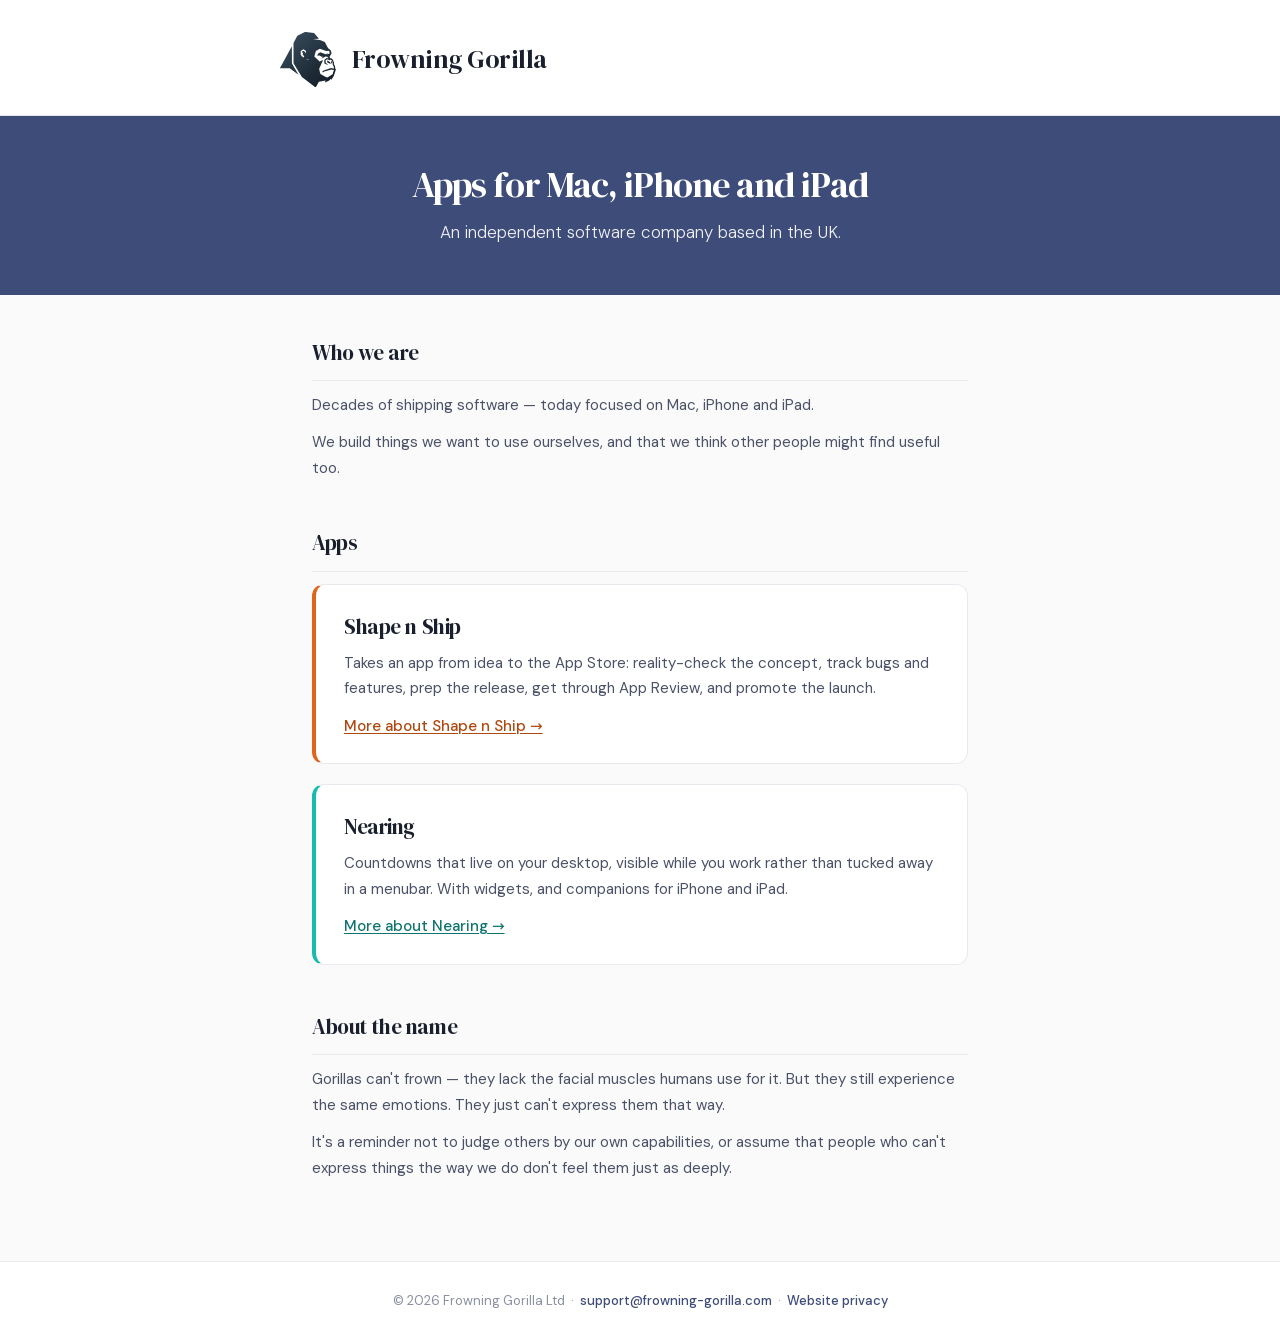
==== commit da36ae81: "Replace the logo with a transparent SVG mark and live-text wordmark Retires frowning-gorilla-logo.jp" ====
--- a/index.html
+++ b/index.html
@@ -10,15 +10,25 @@
     /* Homepage-only. The app cards and the logo lockup exist nowhere else;
        everything else comes from styles.css. */
 
-    .wordmark img {
+    /* Transparent SVG mark + the company name as live text — sharper and more
+       accessible than a baked-in wordmark image, and it mirrors the mark +
+       header-text pattern the app sub-pages use. The mark is a detailed navy
+       illustration, so it sits bare on the light header rather than reversed
+       white-on-accent inside an .app-icon tile. */
+    .logo-mark {
       display: block;
-      width: 220px;
+      width: 56px;
       height: auto;
-      /* The logo is a JPEG with a light-grey background baked in (#e7eaec) and
-         no transparency. That's near-identical to --rule, so it's framed as a
-         deliberate tile rather than left to read as a stray grey box. Replace
-         this rule if a transparent logo ever lands. */
-      border-radius: 10px;
+      flex-shrink: 0;
+    }
+
+    .wordmark {
+      font-family: 'DM Serif Display', Georgia, serif;
+      font-size: 1.6rem;
+      font-weight: 400;
+      color: var(--ink);
+      letter-spacing: -0.02em;
+      line-height: 1;
     }
 
     .apps {
@@ -50,7 +60,8 @@
     .app-card .card-link { margin-top: 0.75rem; }
 
     @media (max-width: 600px) {
-      .wordmark img { width: 170px; }
+      .logo-mark { width: 44px; }
+      .wordmark { font-size: 1.3rem; }
       .app-card { padding: 1.25rem 1.25rem; }
     }
   </style>
@@ -59,7 +70,8 @@
 
 <header>
   <div class="header-inner">
-    <h1 class="wordmark"><img src="frowning-gorilla-logo.jpg" alt="Frowning Gorilla Ltd"></h1>
+    <img class="logo-mark" src="frowning-gorilla-logo.svg" alt="" width="56" height="55">
+    <h1 class="wordmark">Frowning Gorilla</h1>
   </div>
 </header>
 
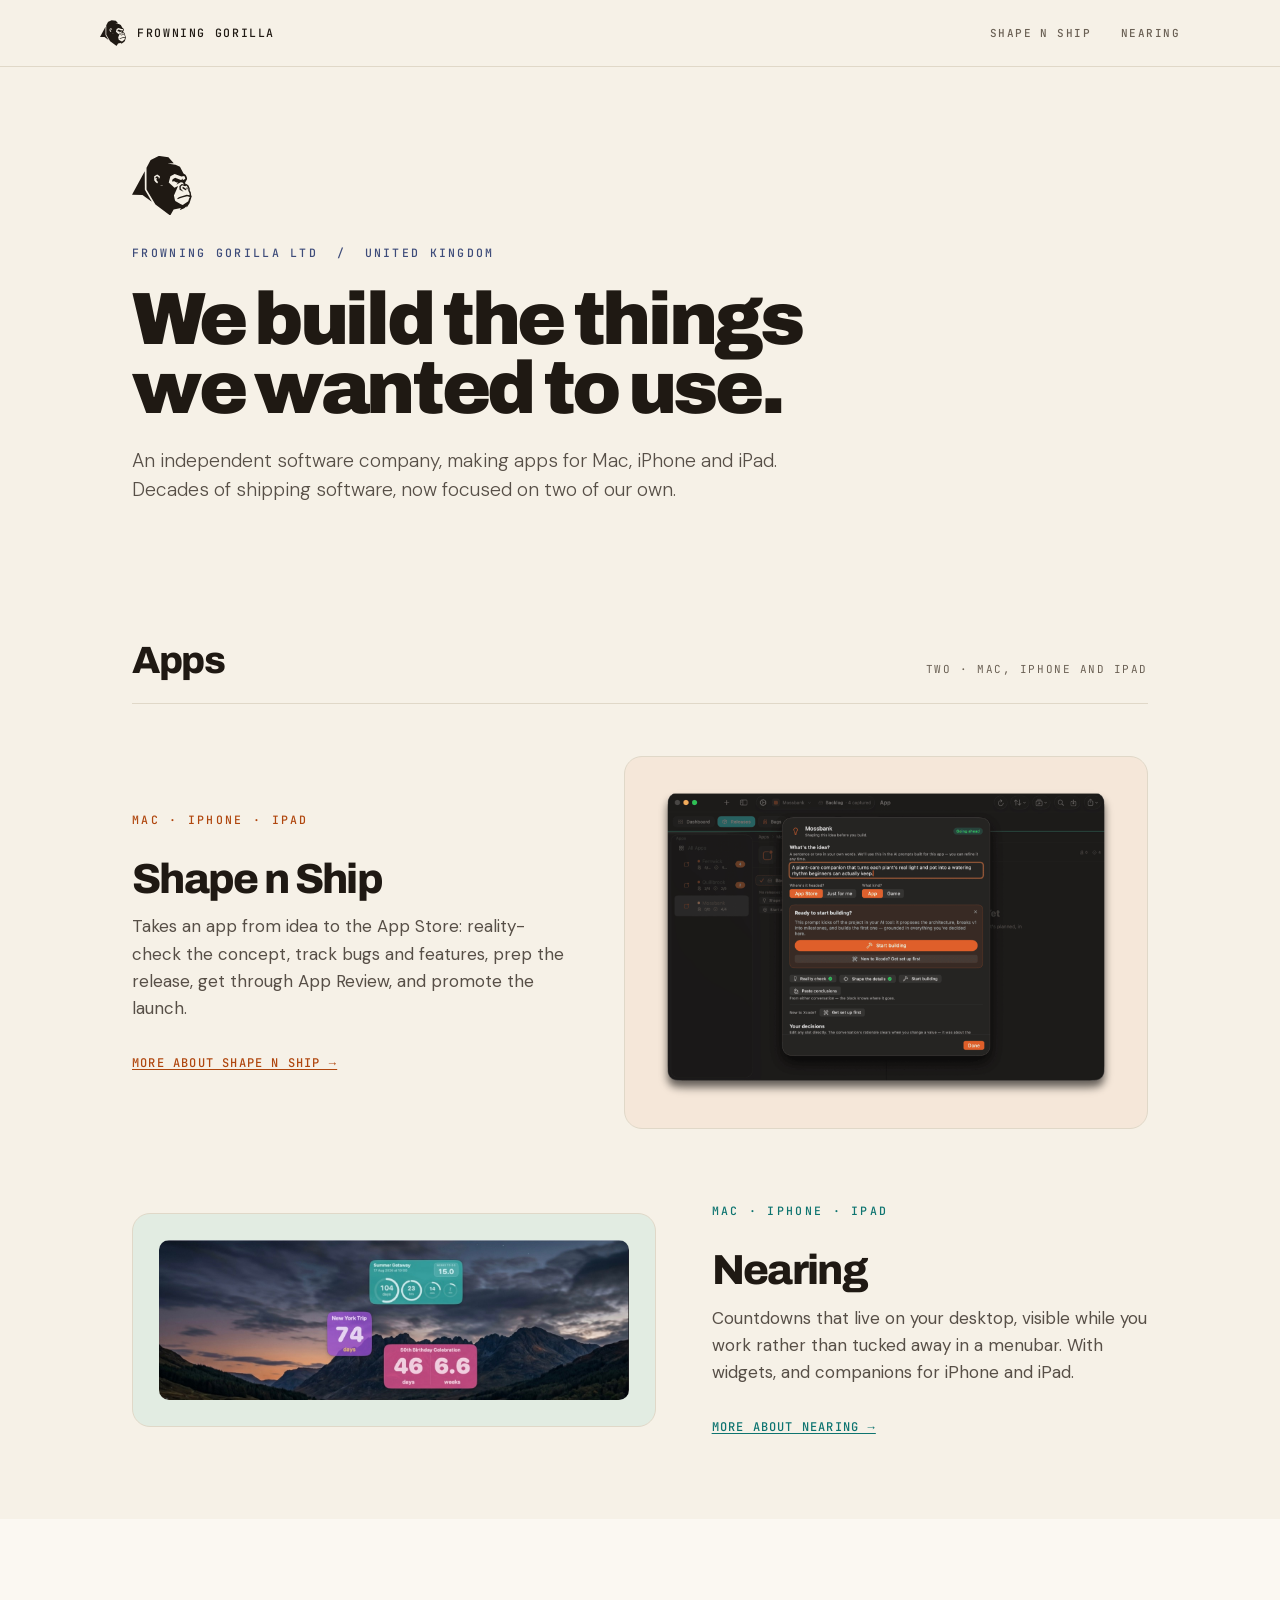
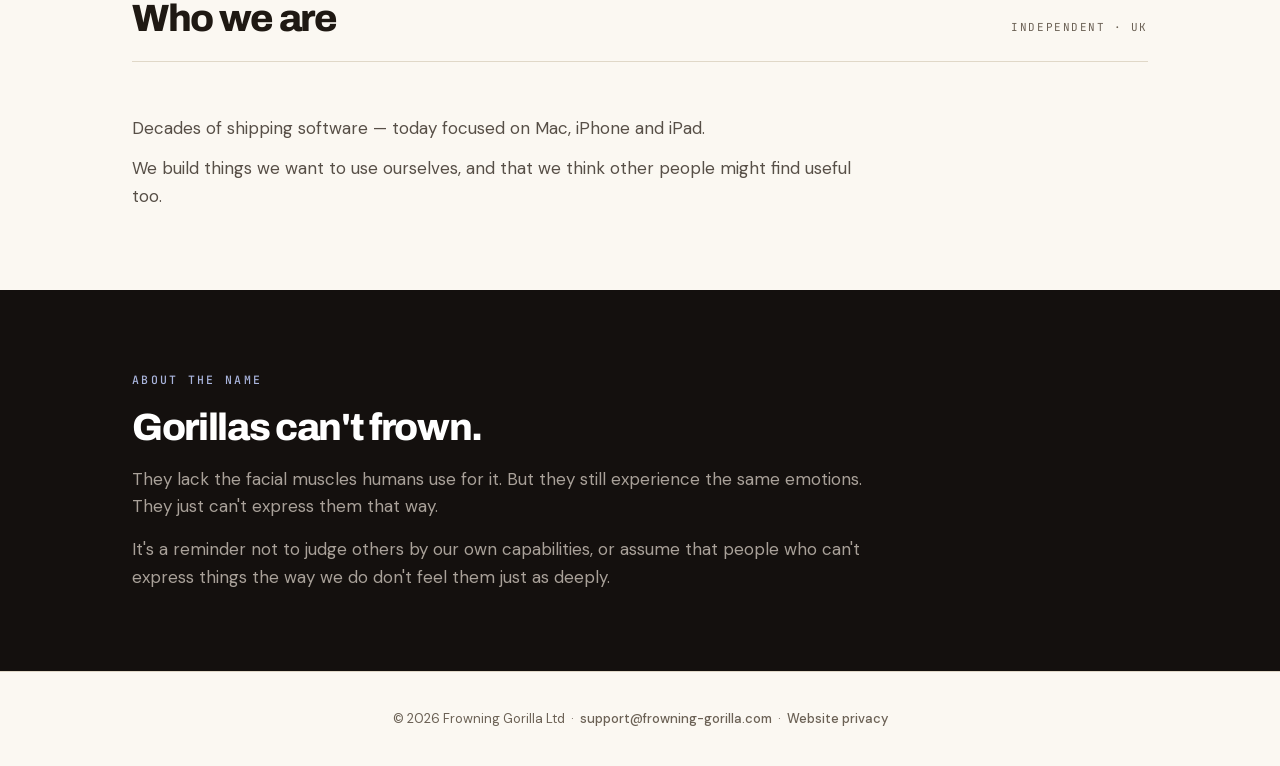
==== commit 9cb8e0a0: "Give the homepage the Dark Studio treatment; fix accent scoping Rewrite index.html onto the shared ." ====
--- a/index.html
+++ b/index.html
@@ -6,131 +6,137 @@
   <title>Frowning Gorilla Ltd — apps for Mac, iPhone and iPad</title>
   <meta name="description" content="Frowning Gorilla Ltd is an independent software company based in the UK, making apps for Mac, iPhone and iPad.">
   <link rel="stylesheet" href="styles.css">
-  <style>
-    /* Homepage-only. The app cards and the logo lockup exist nowhere else;
-       everything else comes from styles.css. */
+</head>
+<!--
+  The company front, on the same Dark Studio system as the two landing pages.
 
-    /* Transparent SVG mark + the company name as live text — sharper and more
-       accessible than a baked-in wordmark image, and it mirrors the mark +
-       header-text pattern the app sub-pages use. The mark is a detailed navy
-       illustration, so it sits bare on the light header rather than reversed
-       white-on-accent inside an .app-icon tile. */
-    .logo-mark {
-      display: block;
-      width: 56px;
-      height: auto;
-      flex-shrink: 0;
-    }
+  NO <style> BLOCK. This page used to carry one for the logo lockup and the app
+  cards; both are now in styles.css under "COMPANY FRONT", because the layout is
+  no longer unique to this page — it reuses the .lp-* block that shape-n-ship.html
+  and nearing.html share. If a rule is needed here and nowhere else, put it in
+  that block and say so; don't restart a local stylesheet.
 
-    .wordmark {
-      font-family: 'DM Serif Display', Georgia, serif;
-      font-size: 1.6rem;
-      font-weight: 400;
-      color: var(--ink);
-      letter-spacing: -0.02em;
-      line-height: 1;
-    }
+  NO THEME CLASS on <body> — this is a company page, so it runs on company indigo
+  (#3E4C7A). Each app row carries its OWN theme class, which is how the two brand
+  accents both appear on one page without either owning it.
 
-    .apps {
-      display: grid;
-      gap: 1.25rem;
-      margin-top: 0.5rem;
-    }
+  `auto-theme` opts the page into the dark block in styles.css, matching both
+  landing pages. The masked logo mark is part of that: the SVG is a navy
+  illustration and was invisible on a dark page, so it takes --text now.
 
-    .app-card {
-      background: var(--white);
-      border: 1px solid var(--rule);
-      border-left: 4px solid var(--accent);
-      border-radius: 12px;
-      padding: 1.5rem 1.75rem;
-    }
+  APP STATUS — neither app is on the App Store yet. Availability is expressed
+  ONLY by a store badge, never in prose, so publishing is a one-line change.
+  When a store link exists, add the badge in the slot marked below and nowhere
+  else. If you find yourself editing sentences to announce that an app is
+  available, stop — avoiding that is the whole point of this shape.
 
-    .app-card h4 {
-      font-family: 'DM Serif Display', Georgia, serif;
-      font-size: 1.3125rem;
-      font-weight: 400;
-      letter-spacing: -0.02em;
-      margin: 0 0 0.4rem;
-    }
+  Deliberately NOT here: the "Launching soon" status pill the two landing pages
+  carry. It would be a third place to edit on launch day, against the one-line
+  rule above. The landing pages are where a visitor looking to buy ends up.
+-->
+<body class="fg auto-theme">
 
-    .app-card p { margin-bottom: 0; }
+<nav class="site-nav" aria-label="Frowning Gorilla">
+  <div class="site-nav-inner">
+    <a class="site-nav-home" href="index.html" aria-current="page"><span class="mark" aria-hidden="true"></span>Frowning Gorilla</a>
+    <ul>
+      <li><a href="shape-n-ship.html">Shape n Ship</a></li>
+      <li><a href="nearing.html">Nearing</a></li>
+    </ul>
+  </div>
+</nav>
 
-    /* Cards link to an app's page only once that page exists. Nearing has none
-       yet, so its card has no link — that's deliberate, not an oversight. */
-    .app-card .card-link { margin-top: 0.75rem; }
-
-    @media (max-width: 600px) {
-      .logo-mark { width: 44px; }
-      .wordmark { font-size: 1.3rem; }
-      .app-card { padding: 1.25rem 1.25rem; }
-    }
-  </style>
-</head>
-<body class="fg">
-
-<header>
-  <div class="header-inner">
-    <img class="logo-mark" src="frowning-gorilla-logo.svg" alt="" width="56" height="55">
-    <h1 class="wordmark">Frowning Gorilla</h1>
+<header class="lp-hero">
+  <div class="lp-wrap">
+    <div class="lp-mark" role="img" aria-label="Frowning Gorilla"></div>
+    <p class="lp-eyebrow">Frowning Gorilla Ltd &nbsp;/&nbsp; United Kingdom</p>
+    <h1>We build the things we wanted to use.</h1>
+    <p class="lp-lede">An independent software company, making apps for Mac, iPhone and iPad. Decades of shipping software, now focused on two of our own.</p>
   </div>
 </header>
 
-<div class="hero">
-  <h2>Apps for Mac, iPhone and iPad</h2>
-  <p>An independent software company based in the UK.</p>
-</div>
+<main class="lp-main">
 
-<main>
+  <section class="lp-section">
+    <div class="lp-wrap">
+      <div class="lp-head">
+        <h2>Apps</h2>
+        <span class="note">Two &middot; Mac, iPhone and iPad</span>
+      </div>
 
-  <section>
-    <h3>Who we are</h3>
-    <p>Decades of shipping software — today focused on Mac, iPhone and iPad.</p>
-    <p>We build things we want to use ourselves, and that we think other people might find useful too.</p>
-  </section>
+      <!--
+        Each row carries its own theme class, so its eyebrow, link and the tint
+        behind its screenshot come from that app's accent. See FIX 2 in
+        styles.css for why a nested theme class needs the descendant selectors.
 
-  <section>
-    <h3>Apps</h3>
-
-    <!--
-      APP STATUS — neither app is on the App Store yet. Availability is expressed
-      ONLY by a store badge, never in prose, so publishing is a one-line change.
-
-      When a store link exists, add the badge in the slot marked below and
-      nowhere else. If you find yourself editing sentences to announce that an
-      app is available, stop — avoiding that is the whole point of this shape.
-
-      Status also appears on: shape-n-ship.html, nearing.html (once they exist).
-    -->
-
-    <div class="apps">
-
-      <article class="app-card theme-shape-n-ship">
-        <h4>Shape n Ship</h4>
-        <p>Takes an app from idea to the App Store: reality-check the concept, track bugs and features, prep the release, get through App Review, and promote the launch.</p>
-        <p class="card-link"><a href="shape-n-ship.html">More about Shape n Ship →</a></p>
-        <!-- STORE BADGE SLOT — add here when a link exists. Nothing else changes. -->
+        The screenshots are the two apps' signature views, and each is framed by
+        the stage rather than by itself — one is a transparent window capture,
+        the other an opaque JPEG, and on their own pages they use different
+        rules. See .lp-app-stage.
+      -->
+      <article class="lp-app theme-shape-n-ship">
+        <div class="lp-app-copy">
+          <p class="lp-eyebrow">Mac &middot; iPhone &middot; iPad</p>
+          <h3>Shape n Ship</h3>
+          <p>Takes an app from idea to the App Store: reality-check the concept, track bugs and features, prep the release, get through App Review, and promote the launch.</p>
+          <p class="lp-app-link"><a href="shape-n-ship.html">More about Shape n Ship &rarr;</a></p>
+          <!-- STORE BADGE SLOT — add here when a link exists. Nothing else changes. -->
+        </div>
+        <div class="lp-app-stage">
+          <img src="shape-n-ship-concept-wizard.png" width="1474" height="1004" loading="lazy"
+               alt="Shape n Ship's concept wizard, scoring an app idea against demand, competition and effort before any code is written">
+        </div>
       </article>
 
-      <article class="app-card theme-nearing">
-        <h4>Nearing</h4>
-        <p>Countdowns that live on your desktop, visible while you work rather than tucked away in a menubar. With widgets, and companions for iPhone and iPad.</p>
-        <p class="card-link"><a href="nearing.html">More about Nearing →</a></p>
-        <!-- STORE BADGE SLOT — add here when a link exists. Nothing else changes. -->
+      <article class="lp-app flip theme-nearing">
+        <div class="lp-app-copy">
+          <p class="lp-eyebrow">Mac &middot; iPhone &middot; iPad</p>
+          <h3>Nearing</h3>
+          <p>Countdowns that live on your desktop, visible while you work rather than tucked away in a menubar. With widgets, and companions for iPhone and iPad.</p>
+          <p class="lp-app-link"><a href="nearing.html">More about Nearing &rarr;</a></p>
+          <!-- STORE BADGE SLOT — add here when a link exists. Nothing else changes. -->
+        </div>
+        <div class="lp-app-stage">
+          <img src="nearing-countdowns.jpg" width="1320" height="450" loading="lazy"
+               alt="Three Nearing countdowns floating on a Mac desktop, in teal, purple and pink, each with rings for days, hours and minutes">
+        </div>
       </article>
 
     </div>
   </section>
 
-  <section>
-    <h3>About the name</h3>
-    <p>Gorillas can't frown — they lack the facial muscles humans use for it. But they still experience the same emotions. They just can't express them that way.</p>
-    <p>It's a reminder not to judge others by our own capabilities, or assume that people who can't express things the way we do don't feel them just as deeply.</p>
+  <section class="lp-section alt">
+    <div class="lp-wrap">
+      <div class="lp-head">
+        <h2>Who we are</h2>
+        <span class="note">Independent &middot; UK</span>
+      </div>
+      <div class="lp-prose">
+        <p>Decades of shipping software — today focused on Mac, iPhone and iPad.</p>
+        <p>We build things we want to use ourselves, and that we think other people might find useful too.</p>
+      </div>
+    </div>
+  </section>
+
+  <!-- The one piece of storytelling on the site, so it gets the band rather
+       than a third plain section. One column, no image — see .lp-band-solo. -->
+  <section class="lp-band">
+    <div class="lp-wrap">
+      <div class="lp-band-solo">
+        <p class="lp-eyebrow">About the name</p>
+        <h2>Gorillas can't frown.</h2>
+        <p>They lack the facial muscles humans use for it. But they still experience the same emotions. They just can't express them that way.</p>
+        <p>It's a reminder not to judge others by our own capabilities, or assume that people who can't express things the way we do don't feel them just as deeply.</p>
+      </div>
+    </div>
   </section>
 
 </main>
 
-<footer>
-  <p>© 2026 Frowning Gorilla Ltd &nbsp;·&nbsp; <a id="contact-email" href="#">email us</a> &nbsp;·&nbsp; <a href="site-privacy.html">Website privacy</a></p>
+<footer class="lp-footer">
+  <div class="lp-wrap">
+    <p>© 2026 Frowning Gorilla Ltd &nbsp;·&nbsp; <a id="contact-email" href="#">email us</a> &nbsp;·&nbsp; <a href="site-privacy.html">Website privacy</a></p>
+  </div>
 </footer>
 
 <script>
--- a/styles.css
+++ b/styles.css
@@ -73,6 +73,38 @@
   font-display: swap;
   src: url('fonts/dm-serif-display-latin-ext.woff2') format('woff2');
   unicode-range: U+0100-02BA, U+02BD-02C5, U+02C7-02CC, U+02CE-02D7, U+02DD-02FF, U+0304, U+0308, U+0329, U+1D00-1DBF, U+1E00-1E9F, U+1EF2-1EFF, U+2020, U+20A0-20AB, U+20AD-20C0, U+2113, U+2C60-2C7F, U+A720-A7FF;
+}
+
+
+/* Archivo — display face for landing-page headlines. Variable, one file covers
+   400–900, so the range is declared rather than a face per weight. Body copy
+   stays DM Sans; Archivo is for headlines only.
+
+   JetBrains Mono — labels, eyebrows and figures. Not for prose.
+
+   Both are OFL, self-hosted, latin subset only (the site is en-GB). Same rule as
+   the DM faces: never add a fonts.googleapis.com link.
+
+   FILES REQUIRED IN fonts/ — see fonts/README.md:
+     fonts/archivo-latin.woff2          (variable, wght 400–900)
+     fonts/jetbrains-mono-latin.woff2   (variable, wght 400–700)                */
+
+@font-face {
+  font-family: 'Archivo';
+  font-style: normal;
+  font-weight: 400 900;
+  font-display: swap;
+  src: url('fonts/archivo-latin.woff2') format('woff2');
+  unicode-range: U+0000-00FF, U+0131, U+0152-0153, U+02BB-02BC, U+02C6, U+02DA, U+02DC, U+0304, U+0308, U+0329, U+2000-206F, U+20AC, U+2122, U+2191, U+2193, U+2212, U+2215, U+FEFF, U+FFFD;
+}
+
+@font-face {
+  font-family: 'JetBrains Mono';
+  font-style: normal;
+  font-weight: 400 700;
+  font-display: swap;
+  src: url('fonts/jetbrains-mono-latin.woff2') format('woff2');
+  unicode-range: U+0000-00FF, U+0131, U+0152-0153, U+02BB-02BC, U+02C6, U+02DA, U+02DC, U+0304, U+0308, U+0329, U+2000-206F, U+20AC, U+2122, U+2191, U+2193, U+2212, U+2215, U+FEFF, U+FFFD;
 }
 
 /* ===========================================================================
@@ -445,6 +477,23 @@
 
 .fg .rule { border: none; border-top: 1px solid var(--rule); margin: 2.5rem 0; }
 
+/* ── Product screenshots ─────────────────────────────────────────────────────
+   macOS window captures, saved as transparent PNGs with their own rounded
+   corners and drop shadow baked in. Do NOT add a border, border-radius or
+   box-shadow — the window already has them, and framing again double-frames it. */
+.fg .shot { display: block; width: 100%; height: auto; margin-top: 1.25rem; }
+
+/* A screenshot standing on its own (e.g. the landing hero), centred in the
+   content column with the same width as the callout/body. The wrapper handles
+   the spacing, so the image itself needs no top margin here. */
+.fg .shot-figure {
+  max-width: 720px;
+  margin: 2.5rem auto 0;
+  padding: 0 2rem;
+}
+
+.fg .shot-figure .shot { margin-top: 0; }
+
 /* ── Footer ── */
 .fg footer {
   background: var(--white);
@@ -467,3 +516,797 @@
   .fg .hero h2 { font-size: 1.75rem; }
   .fg .callout-card { flex-direction: column; gap: 0.5rem; }
 }
+
+
+/* ===========================================================================
+   SURFACE TOKENS + AUTOMATIC DARK THEME
+   ---------------------------------------------------------------------------
+   Added for the Shape n Ship landing page. Two parts:
+
+   1. Surface tokens (--page, --panel, --hairline …). The original palette names
+      what things ARE in the light theme (--white, --bg, --ink), which stops
+      making sense once there are two themes — --white cannot go dark. Rather
+      than rename them and touch nine pages, the new names sit alongside. Use
+      the surface tokens in new work; the old names still resolve everywhere.
+      A rename is a separate commit, and not an urgent one.
+
+   2. An opt-in dark theme, driven by the visitor's own system setting via
+      prefers-color-scheme. It is gated on .auto-theme, NOT on .fg, so it
+      reaches only pages that have been reviewed in both themes. Adding the
+      class is how a page opts in — one word per page, page by page.
+
+      Gating matters: applied to .fg it would immediately re-theme the support,
+      privacy and terms pages, none of which have been checked in dark. And the
+      frozen Eve pages carry no .fg class at all, so they cannot be reached by
+      this block under any circumstances.
+
+   Opted in so far: shape-n-ship.html.
+
+   WHY THE APP THEMES DON'T NEED A DARK VARIANT: both apps support light and
+   dark, so the site following the visitor's setting is the honest signal. The
+   brand accents do the same job in both themes — see the contrast notes below.
+   =========================================================================== */
+
+.fg {
+  /* Light theme — warm paper, not the cold #fafafa. The app art is dark, and
+     warm neutrals let a dark screenshot read as a deliberate graphic block. */
+  --page:         #F6F1E7;
+  --page-alt:     #FBF8F2;
+  --panel:        #FFFFFF;
+  --hairline:     #E0D8C8;
+
+  --text:         #1F1913;  /* 14.9:1 on --page */
+  --text-mid:     #574F47;  /*  7.1:1 on --page */
+  --text-soft:    #6B6155;  /*  5.5:1 on --page — the floor. Nothing lighter
+                               carries prose. */
+
+}
+
+@media (prefers-color-scheme: dark) {
+  .fg.auto-theme {
+    /* Warm near-black, matching the App Store screenshots. Not pure #000 —
+       the app's own chrome is warm, and true black makes the screenshots'
+       transparent corners visible as a seam. */
+    --page:         #100D0B;
+    --page-alt:     #17130F;
+    --panel:        #1A1613;
+    --hairline:     rgba(255, 255, 255, 0.10);
+
+    --text:         #FFFFFF;  /* 19.5:1 on --page */
+    --text-mid:     #A9A199;  /*  7.6:1 */
+    --text-soft:    #8D857C;  /*  5.2:1 — the floor, same role as in light. */
+
+
+    /* Company indigo, lifted for legibility on a dark page. Per-app overrides
+       follow the surface block — see the note there about why the accent pair
+       inverts. */
+    --accent-deep:  #A9B4DC;  /* 10.1:1 on --page */
+    --accent-light: #171A24;
+    --accent-mid:   rgba(62, 76, 122, 0.50);
+
+    /* Old names kept resolving so existing components survive the theme flip.
+       --white is a raised surface here, which is exactly the misnomer note
+       above. */
+    --bg:           #100D0B;
+    --white:        #1A1613;
+    --ink:          #FFFFFF;
+    --ink-mid:      #A9A199;
+    --ink-soft:     #8D857C;
+    --rule:         rgba(255, 255, 255, 0.10);
+  }
+
+  /* The accent pair inverts its logic in dark, and this is the interesting part:
+     both brand accents PASS as text on the dark page — orange #E0641C at 5.5:1
+     and teal #19BAB0 at 7.9:1 — which is the thing neither can do on the light
+     background (3.35:1 and 2.31:1). Their deep variants would fail instead
+     (2.4:1 and 2.2:1), so --accent-deep is remapped UP rather than down.
+
+     For Nearing that means --accent and --accent-deep converge on the same
+     value in dark: the brand teal is both the fill and the readable text. The
+     rule from the light theme is unchanged — --accent for fills, --accent-deep
+     for anything a person reads. Only the values move. */
+  .fg.auto-theme.theme-shape-n-ship,
+  .fg.auto-theme .theme-shape-n-ship {
+    --accent-deep:  #F0A574;  /* 9.5:1 on --page */
+    --accent-light: #241A13;  /* wash behind panels, not a text colour */
+    --accent-mid:   rgba(224, 100, 28, 0.42);
+    --accent-wash:  rgba(224, 100, 28, 0.10);
+    --accent-edge:  rgba(224, 100, 28, 0.48);
+  }
+
+  .fg.auto-theme.theme-nearing,
+  .fg.auto-theme .theme-nearing {
+    --accent-deep:  #19BAB0;  /* 7.9:1 on --page */
+    --accent-light: #0B1F1E;
+    --accent-mid:   rgba(25, 186, 176, 0.42);
+    --accent-wash:  rgba(25, 186, 176, 0.11);
+    --accent-edge:  rgba(25, 186, 176, 0.46);
+  }
+}
+
+/* ── Site navigation ────────────────────────────────────────────────────────
+   Shared across app pages so none of them is a dead end. Currently used by
+   shape-n-ship.html; nearing.html and the support pages adopt it as each is
+   reworked.
+
+   The company mark is rendered as a mask so it takes the current text colour —
+   the SVG's navy gradient is invisible on a dark page, and at 26px the gradient
+   reads as flat anyway. index.html keeps the full illustration at 56px.
+
+   Nav links are exempt from the underline-at-rest rule: a link that is the
+   whole line is identifiable by position. See CLAUDE.md.                      */
+.fg .site-nav {
+  background: var(--page);
+  border-bottom: 1px solid var(--hairline);
+  padding: 0 2rem;
+}
+
+.fg .site-nav-inner {
+  max-width: 1080px;
+  margin: 0 auto;
+  height: 66px;
+  display: flex;
+  align-items: center;
+  justify-content: space-between;
+  gap: 1.5rem;
+}
+
+.fg .site-nav-home {
+  display: flex;
+  align-items: center;
+  gap: 0.7rem;
+  font-family: 'JetBrains Mono', ui-monospace, monospace;
+  font-size: 0.71875rem;
+  font-weight: 500;
+  letter-spacing: 0.14em;
+  text-transform: uppercase;
+  color: var(--text);
+  text-decoration: none;
+  flex-shrink: 0;
+}
+
+.fg .site-nav-home .mark {
+  width: 26px;
+  height: 26px;
+  flex-shrink: 0;
+  background: var(--text);
+  -webkit-mask: url('frowning-gorilla-logo.svg') center / contain no-repeat;
+  mask: url('frowning-gorilla-logo.svg') center / contain no-repeat;
+}
+
+.fg .site-nav ul {
+  list-style: none;
+  display: flex;
+  align-items: center;
+  gap: 1.875rem;
+  margin: 0;
+  padding: 0;
+}
+
+.fg .site-nav ul li { padding: 0; }
+.fg .site-nav ul li::before { content: none; }
+
+.fg .site-nav ul a {
+  font-family: 'JetBrains Mono', ui-monospace, monospace;
+  font-size: 0.6875rem;
+  font-weight: 500;
+  letter-spacing: 0.13em;
+  text-transform: uppercase;
+  color: var(--text-soft);
+  text-decoration: none;
+  padding-bottom: 3px;
+  border-bottom: 2px solid transparent;
+}
+
+.fg .site-nav ul a:hover { color: var(--text); text-decoration: none; }
+
+/* Current page. aria-current does the work, so the styling has a real hook
+   rather than a class the markup has to remember to keep in sync. */
+.fg .site-nav ul a[aria-current='page'] {
+  color: var(--text);
+  border-bottom-color: var(--accent);
+}
+
+@media (max-width: 720px) {
+  .fg .site-nav { padding: 0 1.25rem; }
+  .fg .site-nav-inner { height: auto; padding: 0.9rem 0; flex-wrap: wrap; gap: 0.75rem 1.25rem; }
+  .fg .site-nav ul { gap: 1.25rem; }
+}
+
+/* ── Accent derivatives, per app ─────────────────────────────────────────────
+   --accent-wash and --accent-edge are tints of the app's accent, so they cannot
+   live in a single shared declaration. They were introduced with orange values
+   because only one page used them; a second app makes that a bug. Declared here
+   at (0,2,0) rather than edited into the original theme blocks above, so the
+   diff stays additive.
+
+   Company indigo is the default for non-app pages.                            */
+.fg {
+  --accent-wash: rgba(62, 76, 122, 0.07);
+  --accent-edge: rgba(62, 76, 122, 0.30);
+}
+
+.fg.theme-shape-n-ship,
+.fg .theme-shape-n-ship {
+  --accent-wash: rgba(224, 100, 28, 0.07);
+  --accent-edge: rgba(224, 100, 28, 0.30);
+}
+
+.fg.theme-nearing,
+.fg .theme-nearing {
+  --accent-wash: rgba(25, 186, 176, 0.09);
+  --accent-edge: rgba(25, 186, 176, 0.34);
+}
+
+
+/* ===========================================================================
+   LANDING PAGES
+   ---------------------------------------------------------------------------
+   Shared by shape-n-ship.html and nearing.html. This block started as a local
+   <style> in shape-n-ship.html with a note to promote it here rather than copy
+   it when a second page adopted the design. Nearing adopted it; this is that
+   promotion. Do not copy these rules into a page again.
+
+   Two things to know before editing:
+
+   1. styles.css styles the bare tags — .fg header, .fg main, .fg section,
+      .fg footer — at (0,1,1). A landing page reuses all four, so a
+      single-class .lp-* rule (0,1,0) silently LOSES to them. Every selector
+      here is ".fg .lp-…" (0,2,0), and the inherited tag defaults are zeroed in
+      the reset block at the top. Both are load-bearing and neither is visible
+      until measured: .fg main {max-width:720px} once capped the whole layout
+      at reading width, which is the single thing this design exists to avoid.
+
+   2. The shared .hero and .callout CLASSES are deliberately unused. A landing
+      hero is a full-bleed stage, not a solid accent band, and overriding a
+      shared component on one page would make the shared version meaningless.
+
+   Screenshots come in two kinds and are framed differently — see .shot (self-
+   framed transparent captures, never framed again) and .lp-figure (opaque
+   photographs, which need the frame the capture doesn't have).
+   =========================================================================== */
+.fg main.lp-main { max-width: none; margin: 0; padding: 0; }
+.fg .lp-section,
+.fg .lp-band { margin-bottom: 0; }
+.fg header.lp-hero { border-bottom: none; }
+.fg footer.lp-footer { padding: 2.25rem 0; }
+
+
+/* Wider than the 720px reading column. The whole argument for this design is
+   that a 1500px screenshot should not be shown at thumbnail size. */
+.fg .lp-wrap { max-width: 1080px; margin: 0 auto; padding: 0 2rem; }
+
+body.fg { background: var(--page); color: var(--text); }
+
+/* ── Hero ── */
+.fg .lp-hero { background: var(--page); padding: 5.5rem 0 3.5rem; }
+
+.fg .lp-eyebrow {
+  font-family: 'JetBrains Mono', ui-monospace, monospace;
+  font-size: 0.71875rem;
+  font-weight: 500;
+  letter-spacing: 0.2em;
+  text-transform: uppercase;
+  color: var(--accent-deep);
+}
+
+.fg .lp-hero h1 {
+  font-family: 'Archivo', 'Helvetica Neue', Arial, sans-serif;
+  font-size: clamp(2.625rem, 6.2vw, 4.625rem);
+  font-weight: 900;
+  letter-spacing: -0.045em;
+  line-height: 0.94;
+  color: var(--text);
+  max-width: 20ch;
+  margin: 1.4rem 0 0;
+  text-wrap: balance;
+}
+
+.fg .lp-lede {
+  font-size: 1.1875rem;
+  line-height: 1.55;
+  font-weight: 300;
+  color: var(--text-mid);
+  max-width: 42rem;
+  margin-top: 1.35rem;
+  text-wrap: pretty;
+}
+
+/* Pre-launch status. Deleted in the same commit that adds the badge — the
+   two must never both appear. See CLAUDE.md. */
+.fg .lp-status {
+  display: inline-flex;
+  align-items: center;
+  gap: 0.6rem;
+  margin-top: 1.9rem;
+  padding: 0.6rem 1.1rem;
+  border: 1px solid var(--accent-edge);
+  border-radius: 999px;
+  background: var(--accent-wash);
+  font-family: 'JetBrains Mono', ui-monospace, monospace;
+  font-size: 0.6875rem;
+  font-weight: 500;
+  letter-spacing: 0.16em;
+  text-transform: uppercase;
+  color: var(--accent-deep);
+}
+
+.fg .lp-status .dot { width: 6px; height: 6px; border-radius: 50%; background: var(--accent); flex-shrink: 0; }
+
+/* ── Lead screenshot ────────────────────────────────────────────────────
+   Full-bleed and cropped. The capture is a transparent PNG with its own
+   window chrome and shadow, so it needs no frame — it is wider than the
+   viewport on purpose and the bottom fades into the page. */
+.fg .lp-stage { position: relative; overflow: hidden; margin-top: 1rem; }
+
+.fg .lp-stage img {
+  display: block;
+  width: 116%;
+  max-width: none;
+  margin-left: -8%;
+  height: auto;
+}
+
+/* Dark only. The fade works by painting the page colour over the bottom of
+   the capture, which is invisible when the page and the screenshot share a
+   luminance range — true in dark (#100D0B over near-black UI) and false in
+   light, where it would lay #F6F1E7 over 127px of live window content and
+   read as a broken image. In light the capture already ends on its own
+   baked drop shadow, so it needs no fade at all. */
+@media (prefers-color-scheme: dark) {
+  .fg.auto-theme .lp-stage::after {
+    content: '';
+    position: absolute;
+    left: 0; right: 0; bottom: 0;
+    height: 26%;
+    background: linear-gradient(180deg, transparent, var(--page) 88%);
+    pointer-events: none;
+  }
+}
+
+/* ── Sourced claim ── */
+.fg .lp-claim {
+  margin-top: 1rem;
+  padding: 1.6rem 1.75rem;
+  background: var(--panel);
+  border: 1px solid var(--hairline);
+  border-left: 3px solid var(--accent);
+  border-radius: 12px;
+  display: flex;
+  gap: 1.1rem;
+  align-items: flex-start;
+}
+
+.fg .lp-claim .flag { color: var(--accent); font-size: 1.35rem; line-height: 1.2; flex-shrink: 0; }
+.fg .lp-claim p { font-size: 1.0625rem; line-height: 1.55; color: var(--text); font-weight: 500; }
+.fg .lp-claim p span {
+  display: block;
+  margin-top: 0.4rem;
+  font-size: 0.9375rem;
+  font-weight: 400;
+  color: var(--text-mid);
+}
+
+/* ── Sections ── */
+.fg .lp-section { padding: 5rem 0; }
+.fg .lp-section.alt { background: var(--page-alt); }
+
+.fg .lp-head {
+  display: flex;
+  align-items: baseline;
+  justify-content: space-between;
+  gap: 2rem;
+  flex-wrap: wrap;
+  padding-bottom: 1.4rem;
+  border-bottom: 1px solid var(--hairline);
+}
+
+.fg .lp-head h2 {
+  font-family: 'Archivo', 'Helvetica Neue', Arial, sans-serif;
+  font-size: clamp(1.875rem, 3.4vw, 2.375rem);
+  font-weight: 800;
+  letter-spacing: -0.035em;
+  line-height: 1.05;
+  color: var(--text);
+  /* the shared sheet gives main h2 a rule and serif face; neither wanted here */
+  border-bottom: none;
+  padding-bottom: 0;
+  margin-bottom: 0;
+}
+
+.fg .lp-head .note {
+  font-family: 'JetBrains Mono', ui-monospace, monospace;
+  font-size: 0.6875rem;
+  letter-spacing: 0.14em;
+  text-transform: uppercase;
+  color: var(--text-soft);
+}
+
+/* ── Steps ── */
+.fg .lp-step { padding-top: 3.25rem; }
+
+.fg .lp-step-text {
+  display: grid;
+  grid-template-columns: 15rem 1fr;
+  gap: 2.5rem;
+  align-items: start;
+}
+
+.fg .lp-step-num {
+  font-family: 'JetBrains Mono', ui-monospace, monospace;
+  font-size: 0.75rem;
+  font-weight: 700;
+  letter-spacing: 0.14em;
+  color: var(--accent-deep);
+  display: block;
+  margin-bottom: 0.5rem;
+}
+
+.fg .lp-step h3 {
+  font-family: 'Archivo', 'Helvetica Neue', Arial, sans-serif;
+  font-size: 1.5rem;
+  font-weight: 700;
+  letter-spacing: -0.025em;
+  line-height: 1.15;
+  color: var(--text);
+  border-bottom: none;
+  padding-bottom: 0;
+  margin: 0;
+}
+
+.fg .lp-step p { font-size: 1rem; line-height: 1.65; color: var(--text-mid); max-width: 46rem; }
+.fg .lp-step .shot { margin-top: 1.9rem; }
+
+/* ── Bring-your-own-AI band ─────────────────────────────────────────────
+   The only place the page inverts against its own theme: in light mode this
+   band stays dark, because the prompt capture is dark and a dark band gives
+   it an edge without a border. In dark mode it becomes --page-alt with
+   hairlines top and bottom — see the media query below. */
+.fg .lp-band { background: #14100E; padding: 5rem 0; }
+
+/* In dark mode #14100E measures 1.02:1 against --page — an invisible band
+   and, with it, no stage for the capture. So the band becomes the raised
+   surface, and the hairlines do the separating: at these luminances a 1px
+   rule reads where a 5% background shift does not. */
+@media (prefers-color-scheme: dark) {
+  .fg.auto-theme .lp-band,
+  .fg.auto-theme.theme-shape-n-ship .lp-band,
+  .fg.auto-theme.theme-nearing .lp-band {
+    background: var(--page-alt);
+    border-top: 1px solid var(--hairline);
+    border-bottom: 1px solid var(--hairline);
+  }
+}
+/* Out-specifies .fg .lp-band p below, which would otherwise inflate the
+   band's mono label to lede size. */
+.fg .lp-band p.lp-eyebrow {
+  font-size: 0.71875rem;
+  font-weight: 500;
+  line-height: 1.7;
+  color: #A9B4DC;  /* company indigo, lifted for the dark band. 10.1:1 */
+}
+.fg .lp-band h2 {
+  font-family: 'Archivo', 'Helvetica Neue', Arial, sans-serif;
+  font-size: clamp(1.875rem, 3.4vw, 2.375rem);
+  font-weight: 800;
+  letter-spacing: -0.035em;
+  line-height: 1.08;
+  color: #fff;
+  border-bottom: none;
+  padding-bottom: 0;
+  margin: 1.1rem 0 0;
+  max-width: 24ch;
+  text-wrap: balance;
+}
+.fg .lp-band p { color: #A9A199; font-size: 1.0625rem; line-height: 1.6; max-width: 34rem; }
+.fg .lp-band p strong { color: #fff; font-weight: 600; }
+.fg .lp-band a { color: #A9B4DC; }
+
+.fg.theme-shape-n-ship .lp-band p.lp-eyebrow,
+.fg.theme-shape-n-ship .lp-band a { color: #F0A574; }
+.fg .lp-band-grid { display: grid; grid-template-columns: 1fr 1.15fr; gap: 3.5rem; align-items: center; }
+.fg .lp-band-copy { display: flex; flex-direction: column; gap: 1rem; }
+/* No border, radius or shadow — same rule as .shot in styles.css. The
+   capture is a transparent PNG with its own rounded window chrome and baked
+   shadow, so any frame here lands out in the transparent margin and boxes
+   the window in a rectangle it doesn't have. */
+.fg .lp-band-shot img { display: block; width: 100%; height: auto; }
+
+/* ── Pricing ── */
+.fg .lp-prices { display: grid; grid-template-columns: 1fr 1fr; gap: 1.75rem; padding-top: 3.25rem; }
+
+.fg .lp-price {
+  background: var(--panel);
+  border: 1px solid var(--hairline);
+  border-radius: 14px;
+  padding: 2rem 2.1rem;
+  display: flex;
+  flex-direction: column;
+  gap: 0.75rem;
+}
+
+.fg .lp-price.pro { border: 1.5px solid var(--accent-edge); background: var(--accent-wash); }
+
+.fg .lp-price .tier {
+  font-family: 'JetBrains Mono', ui-monospace, monospace;
+  font-size: 0.6875rem;
+  font-weight: 500;
+  letter-spacing: 0.16em;
+  text-transform: uppercase;
+  color: var(--text-soft);
+}
+
+.fg .lp-price.pro .tier { color: var(--accent-deep); }
+
+.fg .lp-price h3 {
+  font-family: 'Archivo', 'Helvetica Neue', Arial, sans-serif;
+  font-size: 1.625rem;
+  font-weight: 700;
+  letter-spacing: -0.03em;
+  line-height: 1.15;
+  color: var(--text);
+  border-bottom: none;
+  padding-bottom: 0;
+  margin: 0;
+}
+
+/* Figures set in the surrounding face with tabular widths. A monospace
+   inset was tried and removed: mono gives the full stop the same cell as a
+   digit, so "$34.99" opened up into "$34 . 99" at headline size. Applied to
+   the card so the lifetime and launch figures agree. */
+.fg .lp-price { font-variant-numeric: tabular-nums; }
+
+.fg .lp-price p { font-size: 0.9375rem; line-height: 1.6; color: var(--text-mid); }
+
+.fg .lp-price .launch {
+  margin-top: 0.35rem;
+  padding-top: 0.9rem;
+  border-top: 1px solid var(--hairline);
+  color: var(--text-mid);
+}
+
+.fg .lp-price .launch strong { color: var(--text); font-weight: 600; }
+
+.fg .lp-footnotes { padding-top: 2rem; display: flex; flex-direction: column; gap: 0.5rem; }
+.fg .lp-footnotes p { font-size: 0.875rem; color: var(--text-soft); }
+
+/* ── Footer ── */
+.fg .lp-footer {
+  background: var(--page-alt);
+  border-top: 1px solid var(--hairline);
+  padding: 2.25rem 0;
+  text-align: center;
+}
+
+.fg .lp-footer p { font-size: 0.8125rem; color: var(--text-soft); }
+.fg .lp-footer a { color: var(--text-soft); font-size: 0.8125rem; text-decoration: none; }
+.fg .lp-footer a:hover { color: var(--text); text-decoration: underline; }
+
+/* ── Responsive ── */
+@media (max-width: 860px) {
+  .fg .lp-step-text { grid-template-columns: 1fr; gap: 0.9rem; }
+  .fg .lp-band-grid { grid-template-columns: 1fr; gap: 2.25rem; }
+  .fg .lp-prices { grid-template-columns: 1fr; }
+}
+
+@media (max-width: 600px) {
+  .fg .lp-wrap { padding: 0 1.25rem; }
+  .fg .lp-hero { padding: 3.25rem 0 2.5rem; }
+  .fg .lp-section, .fg .lp-band { padding: 3.25rem 0; }
+  .fg .lp-stage img { width: 148%; margin-left: -24%; }
+  .fg .lp-claim { padding: 1.25rem 1.35rem; }
+  .fg .lp-price { padding: 1.5rem 1.5rem; }
+}
+
+/* ── Opaque screenshot figures ──────────────────────────────────────────────
+   Nearing's captures are JPEGs: rectangular, opaque, no window chrome and no
+   baked shadow. They are the opposite case to .shot and need exactly what .shot
+   forbids — a radius, a hairline and a shadow — because without them a
+   photograph bleeds into the page with a hard machine edge.
+
+   Don't merge these two rules. Which one applies depends on how the file was
+   exported, not on which page it sits on.                                     */
+.fg .lp-figure {
+  display: block;
+  width: 100%;
+  height: auto;
+  border-radius: 14px;
+  border: 1px solid var(--hairline);
+  box-shadow: 0 18px 44px rgba(0, 0, 0, 0.22);
+  margin-top: 1.9rem;
+}
+
+.fg .lp-figure.lead { margin-top: 1rem; }
+
+/* Copy beside a figure rather than above it — used where the capture is close
+   to square and full width would waste the column. */
+.fg .lp-split {
+  display: grid;
+  grid-template-columns: 1fr 1.1fr;
+  gap: 3rem;
+  /* start, not center: the device cutout is ~690px tall against ~230px of copy,
+     and centring the short column pushed the copy 281px below the heading it
+     belongs to — a hole directly under the section rule. Aligning to the top
+     puts the height difference below the copy, where unequal columns read as
+     normal. */
+  align-items: start;
+  padding-top: 3.25rem;
+}
+
+.fg .lp-split .lp-figure { margin-top: 0; }
+.fg .lp-split-copy { display: flex; flex-direction: column; gap: 0.75rem; }
+.fg .lp-split-copy p { font-size: 1rem; line-height: 1.65; color: var(--text-mid); }
+
+.fg .lp-band .lp-quote-grid {
+  display: grid;
+  grid-template-columns: 1fr 1fr;
+  gap: 3.5rem;
+  align-items: start;
+}
+
+@media (max-width: 860px) {
+  .fg .lp-split,
+  .fg .lp-band .lp-quote-grid { grid-template-columns: 1fr; gap: 2rem; }
+}
+
+/* ── Prose block inside a landing section ───────────────────────────────────
+   A run of paragraphs under a .lp-head, where the section makes its point in
+   words and the screenshot (if any) follows. Same top rhythm as .lp-step.     */
+.fg .lp-prose { padding-top: 3.25rem; }
+.fg .lp-prose p { font-size: 1.0625rem; line-height: 1.65; color: var(--text-mid); max-width: 46rem; }
+
+/* ── Per-app band colour ────────────────────────────────────────────────────
+   .lp-band is dark in BOTH themes, so its colours are literal rather than
+   tokens — which means each app needs its own. Warm near-black carries orange;
+   teal wants the green side of neutral or it reads muddy.                     */
+.fg.theme-nearing .lp-band { background: #0A1615; }
+
+.fg.theme-nearing .lp-band p.lp-eyebrow,
+.fg.theme-nearing .lp-band a { color: #19BAB0; }
+
+/* ── Device cutout ──────────────────────────────────────────────────────────
+   The third kind of image on the site, after .shot and .lp-figure: a device
+   photographed against nothing, saved as a transparent PNG with the Dynamic
+   Island cut out. It gets no border and no radius — there is no rectangle to
+   trace — and its shadow is a filter rather than a box-shadow, because
+   drop-shadow follows the alpha channel while box-shadow would draw the
+   bounding box in mid-air.
+
+   Sized at its natural width and centred: the screen is 343px across and there
+   is no more resolution behind it, so stretching it to fill the column would
+   only soften the widgets that are the subject.                               */
+.fg .lp-device {
+  display: block;
+  width: auto;
+  max-width: 100%;
+  height: auto;
+  margin: 0 auto;
+  filter: drop-shadow(0 18px 30px rgba(0, 0, 0, 0.38));
+}
+
+
+/* ===========================================================================
+   COMPANY FRONT (index.html)
+   ---------------------------------------------------------------------------
+   The homepage reuses the landing-page block above — same hero, sections, band
+   and wrap — so the company front and the app pages read as one site. Only the
+   pieces that exist nowhere else live here.
+
+   It carries NO theme class on <body>, so it runs on company indigo, and each
+   app row carries its own theme class. That nesting is what FIX 2 above exists
+   for; before it, a nested theme class picked up the accent pair but kept the
+   previous scope's wash, edge and dark remaps.
+   =========================================================================== */
+
+/* Company mark in the hero. Masked to --text rather than drawn, for the same
+   reason as the nav mark: the SVG is a navy illustration and vanishes on the
+   dark page. The homepage used to show it bare at 56px, which was correct while
+   the page was light-only and is a hole now that it isn't. */
+.fg .lp-mark {
+  width: 60px;
+  height: 60px;
+  background: var(--text);
+  -webkit-mask: url('frowning-gorilla-logo.svg') center / contain no-repeat;
+  mask: url('frowning-gorilla-logo.svg') center / contain no-repeat;
+  margin-bottom: 1.75rem;
+}
+
+/* ── App rows ───────────────────────────────────────────────────────────────
+   Two apps, one row each, direction alternating via .flip. Deliberately not
+   :nth-child — with exactly two rows an explicit class is easier to read than a
+   selector the markup can silently reorder out from under.
+
+   These replace the old .app-card: a small white card with a 4px accent stripe
+   down its left edge, three of which fitted above the fold and none of which
+   showed the app. A company front whose entire product line is two apps can
+   afford to show both.                                                        */
+.fg .lp-app {
+  display: grid;
+  grid-template-columns: 1fr 1.2fr;
+  gap: 3.5rem;
+  align-items: center;
+  padding-top: 3.25rem;
+}
+
+.fg .lp-app + .lp-app { padding-top: 4.5rem; }
+
+/* Screenshot first in the source, second on screen — so the reading order
+   stays name-then-picture on narrow widths where the grid collapses.
+
+   The track sizes have to be mirrored too, not just the order: 'order' moves
+   items between existing tracks, so on its own it put the stage in the NARROW
+   track and handed the copy the wide one. That made the flipped row a different
+   component rather than a mirror of the first — Nearing's capture came out 20%
+   narrower than Shape n Ship's. */
+.fg .lp-app.flip { grid-template-columns: 1.2fr 1fr; }
+.fg .lp-app.flip .lp-app-copy { order: 2; }
+
+.fg .lp-app-copy { display: flex; flex-direction: column; gap: 0.85rem; align-items: flex-start; }
+
+.fg .lp-app-copy h3 {
+  font-family: 'Archivo', 'Helvetica Neue', Arial, sans-serif;
+  font-size: clamp(2rem, 3.6vw, 2.625rem);
+  font-weight: 800;
+  letter-spacing: -0.04em;
+  line-height: 1;
+  color: var(--text);
+  border-bottom: none;
+  padding-bottom: 0;
+  margin: 0.15rem 0 0;
+}
+
+.fg .lp-app-copy p { font-size: 1.0625rem; line-height: 1.6; color: var(--text-mid); max-width: 34rem; }
+
+/* (0,2,1) to out-specify the line above, which otherwise repaints the eyebrow
+   --text-mid and takes the row's accent with it. */
+.fg .lp-app-copy p.lp-eyebrow { font-size: 0.71875rem; line-height: 1.7; color: var(--accent-deep); }
+
+.fg .lp-app-copy .lp-app-link a {
+  font-family: 'JetBrains Mono', ui-monospace, monospace;
+  font-size: 0.75rem;
+  font-weight: 500;
+  letter-spacing: 0.1em;
+  text-transform: uppercase;
+  color: var(--accent-deep);
+}
+
+/* The stage is the frame, so the capture inside it gets none — which is what
+   lets one rule hold both kinds of screenshot. Shape n Ship's is a transparent
+   window capture with its own chrome and baked shadow; Nearing's is an opaque
+   JPEG with a hard rectangular edge. Framed individually they would be .shot
+   and .lp-figure respectively and would not match each other on the same page.
+   Sitting on a tinted panel, the transparent one floats and the opaque one is
+   contained, and both read as the same treatment.
+
+   The tint is the app's own accent at 7–11%, which is the only place on this
+   page the two accents appear as fills. */
+.fg .lp-app-stage {
+  background: var(--accent-wash);
+  border: 1px solid var(--hairline);
+  border-radius: 18px;
+  padding: 1.6rem;
+  overflow: hidden;
+}
+
+.fg .lp-app-stage img {
+  display: block;
+  width: 100%;
+  height: auto;
+  border-radius: 10px;
+}
+
+@media (max-width: 900px) {
+  .fg .lp-app,
+  .fg .lp-app.flip { grid-template-columns: 1fr; gap: 2rem; }
+  .fg .lp-app.flip .lp-app-copy { order: 0; }
+  .fg .lp-app-stage { padding: 1rem; }
+}
+
+/* ── The name, as the closing band ──────────────────────────────────────────
+   One column, not .lp-band-grid — there is no screenshot for a story about
+   facial muscles, and inventing one to fill the right-hand column is how a page
+   ends up with a stock photo of a gorilla on it. */
+.fg .lp-band-solo { max-width: 46rem; }
+.fg .lp-band-solo h2 { margin-bottom: 1.1rem; }
+.fg .lp-band-solo p { max-width: none; }
+.fg .lp-band-solo p + p { margin-top: 1rem; }
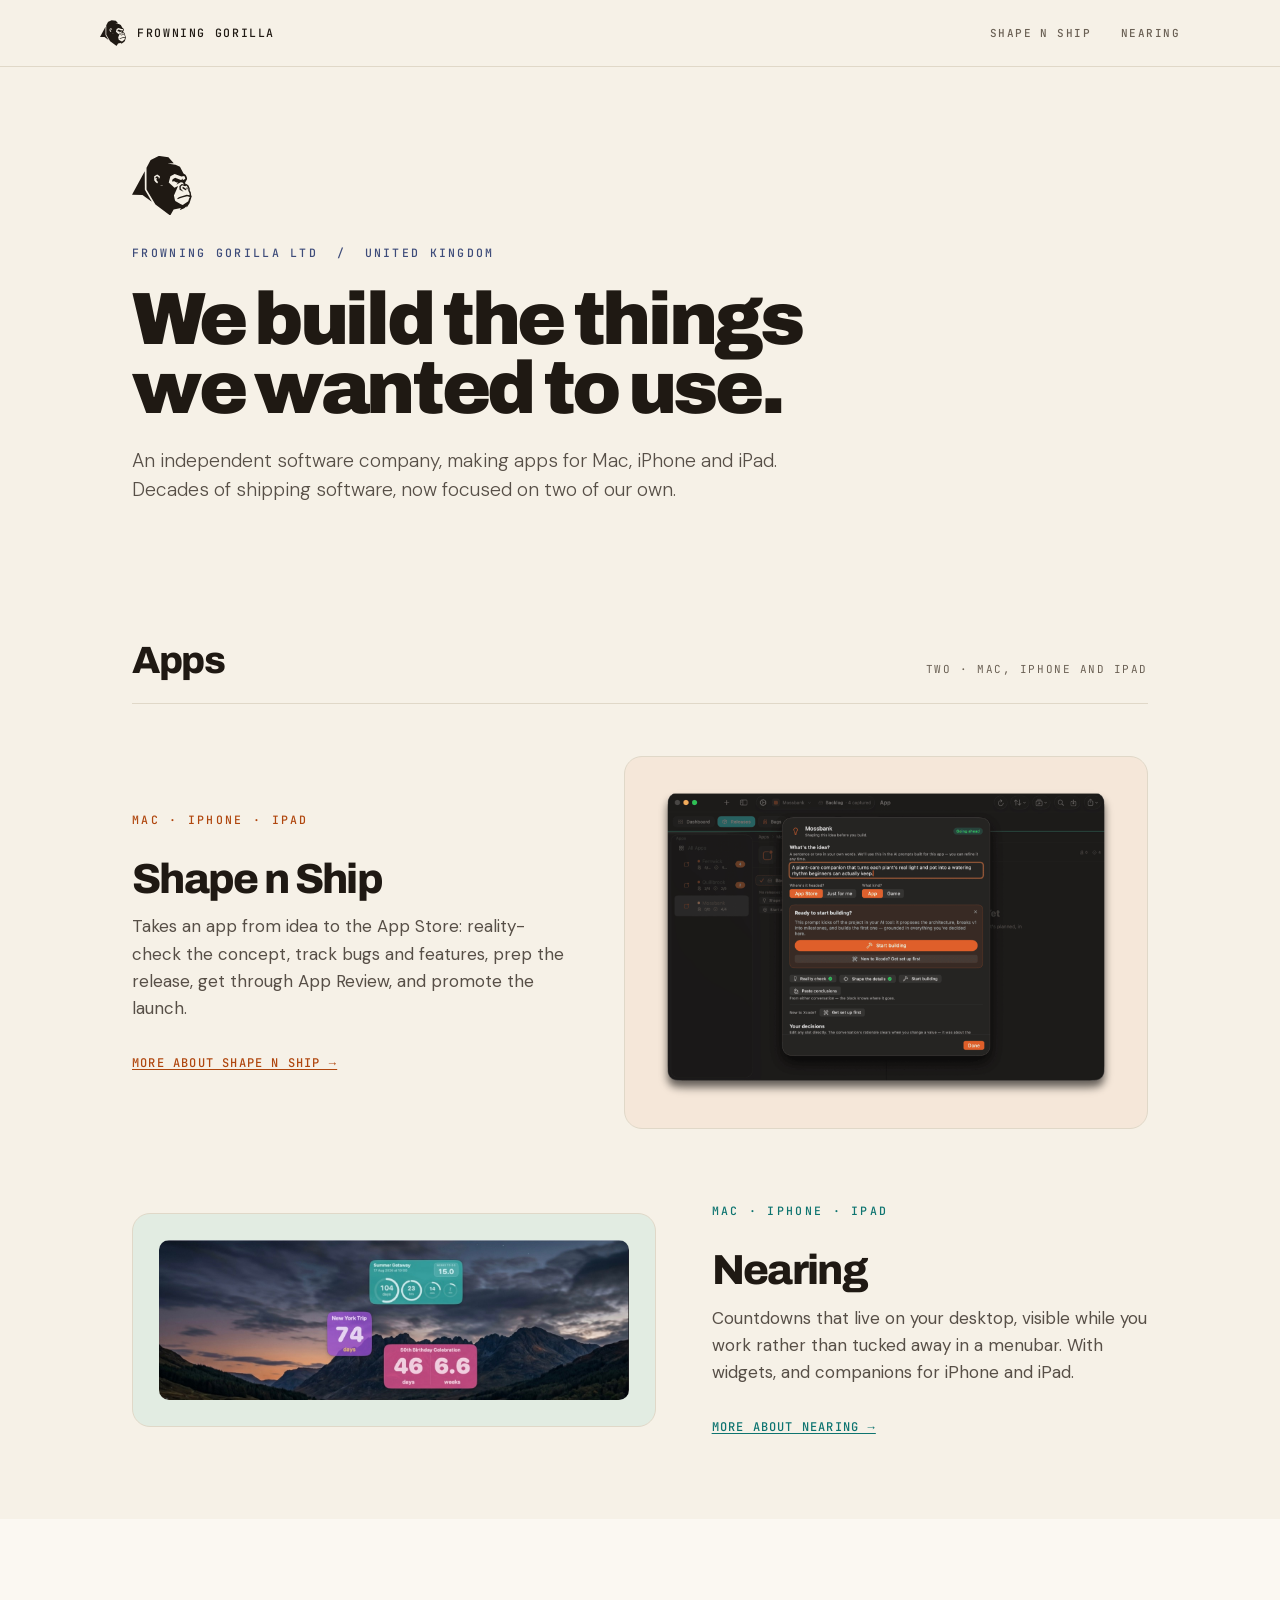
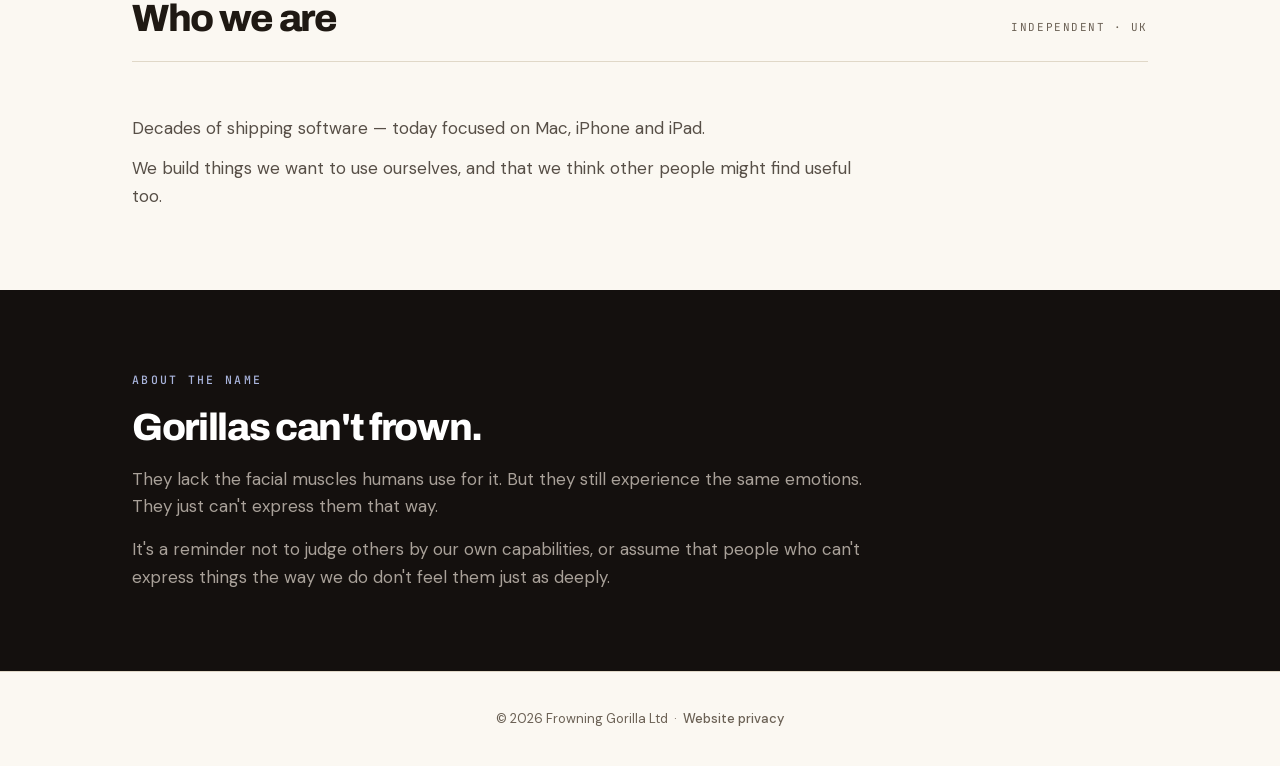
==== commit 7bdea127: "Remove the email address from the homepage The homepage footer displayed support@frowning-gorilla.co" ====
--- a/index.html
+++ b/index.html
@@ -135,22 +135,9 @@
 
 <footer class="lp-footer">
   <div class="lp-wrap">
-    <p>© 2026 Frowning Gorilla Ltd &nbsp;·&nbsp; <a id="contact-email" href="#">email us</a> &nbsp;·&nbsp; <a href="site-privacy.html">Website privacy</a></p>
+    <p>© 2026 Frowning Gorilla Ltd &nbsp;·&nbsp; <a href="site-privacy.html">Website privacy</a></p>
   </div>
 </footer>
 
-<script>
-  // Keeps the address out of the page source. Same pattern as the other pages.
-  (function () {
-    var user = 'support';
-    var domain = 'frowning-gorilla.com';
-    var link = document.getElementById('contact-email');
-    if (link) {
-      link.href = 'mailto:' + user + '@' + domain;
-      link.textContent = user + '@' + domain;
-    }
-  })();
-</script>
-
 </body>
 </html>
